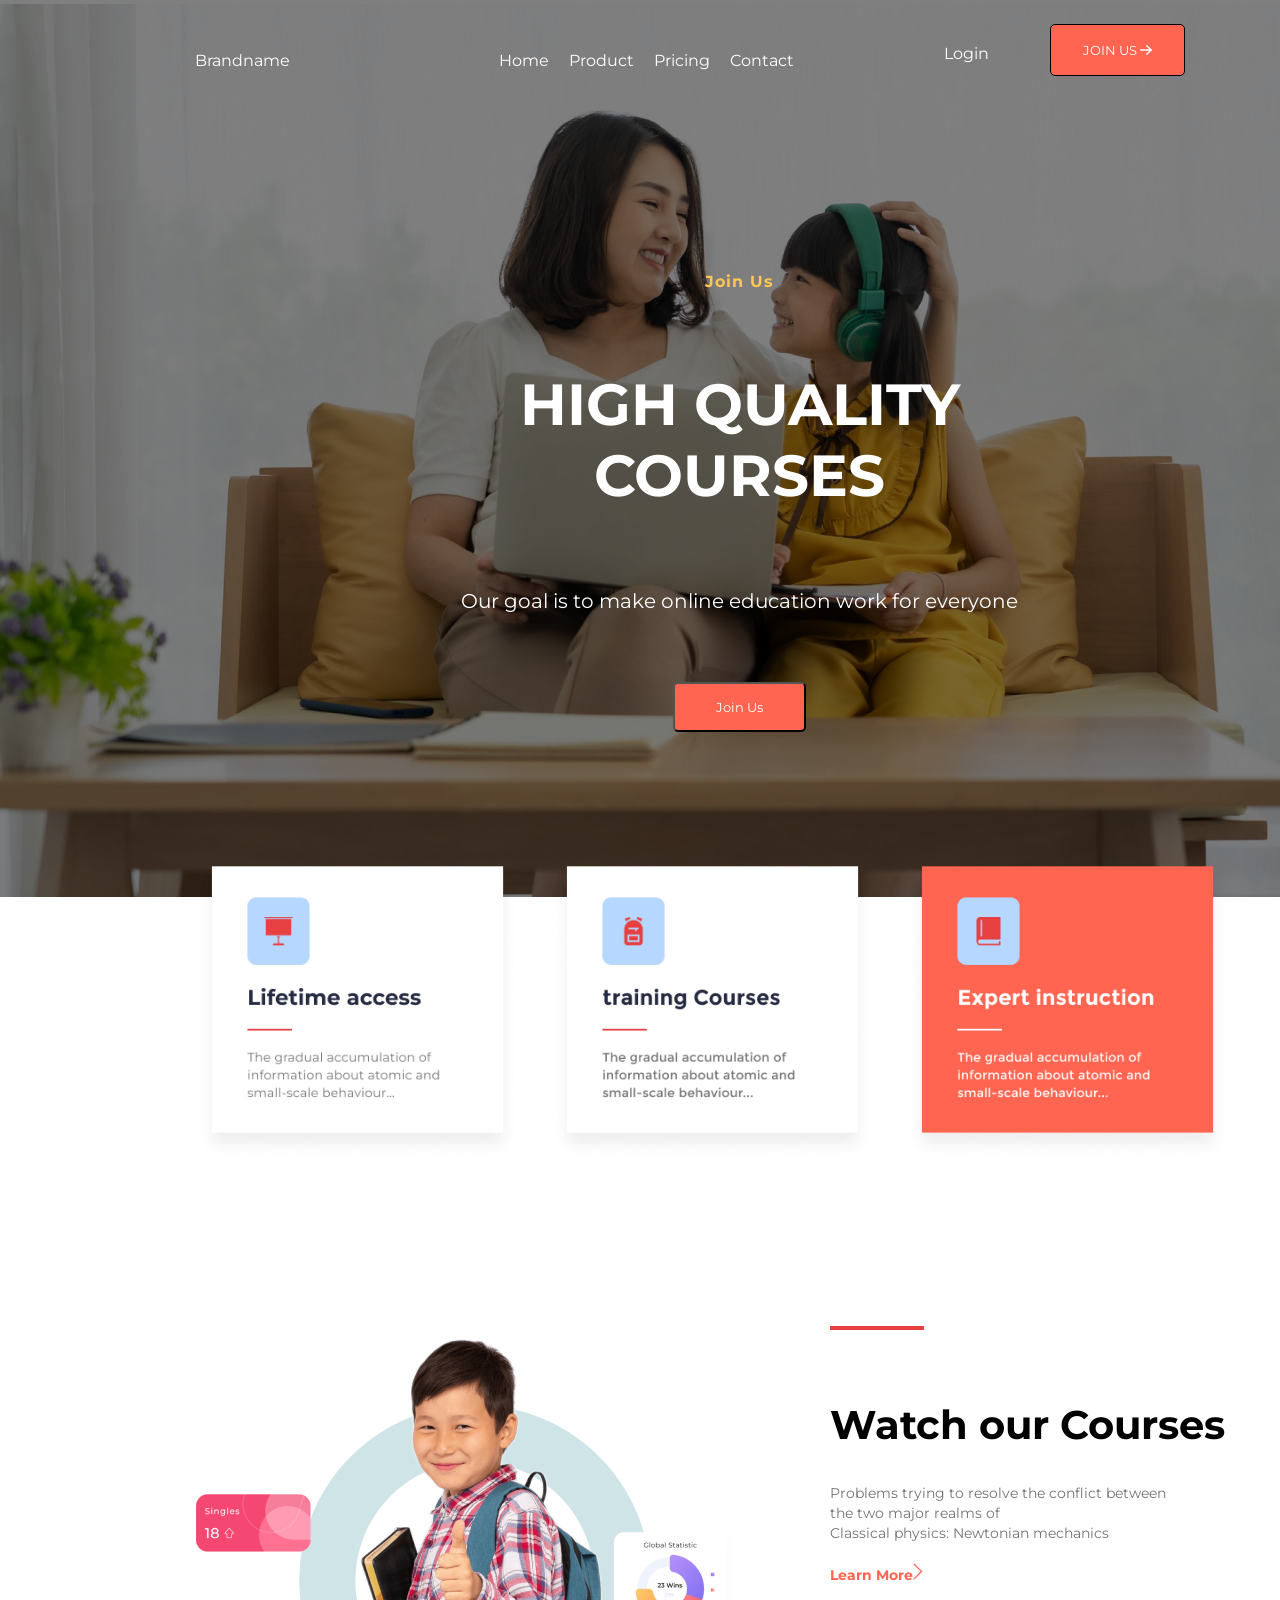
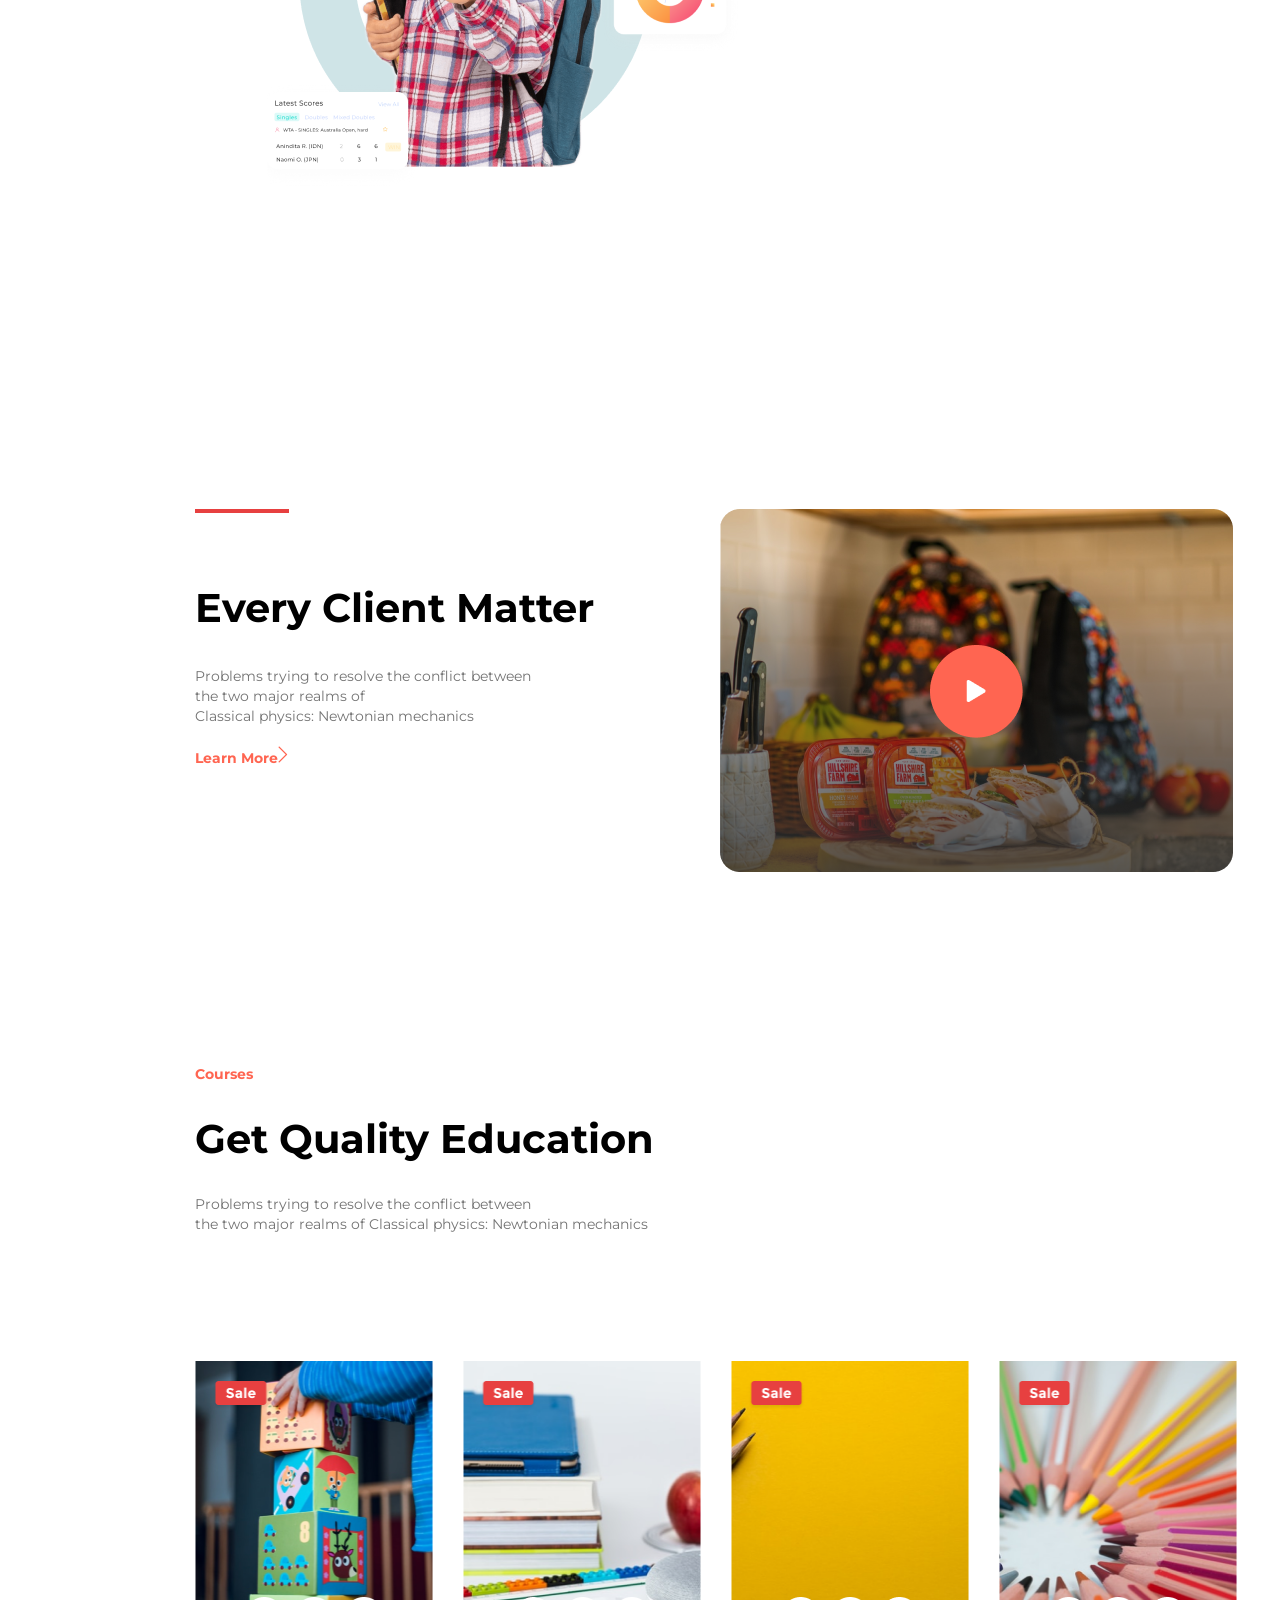
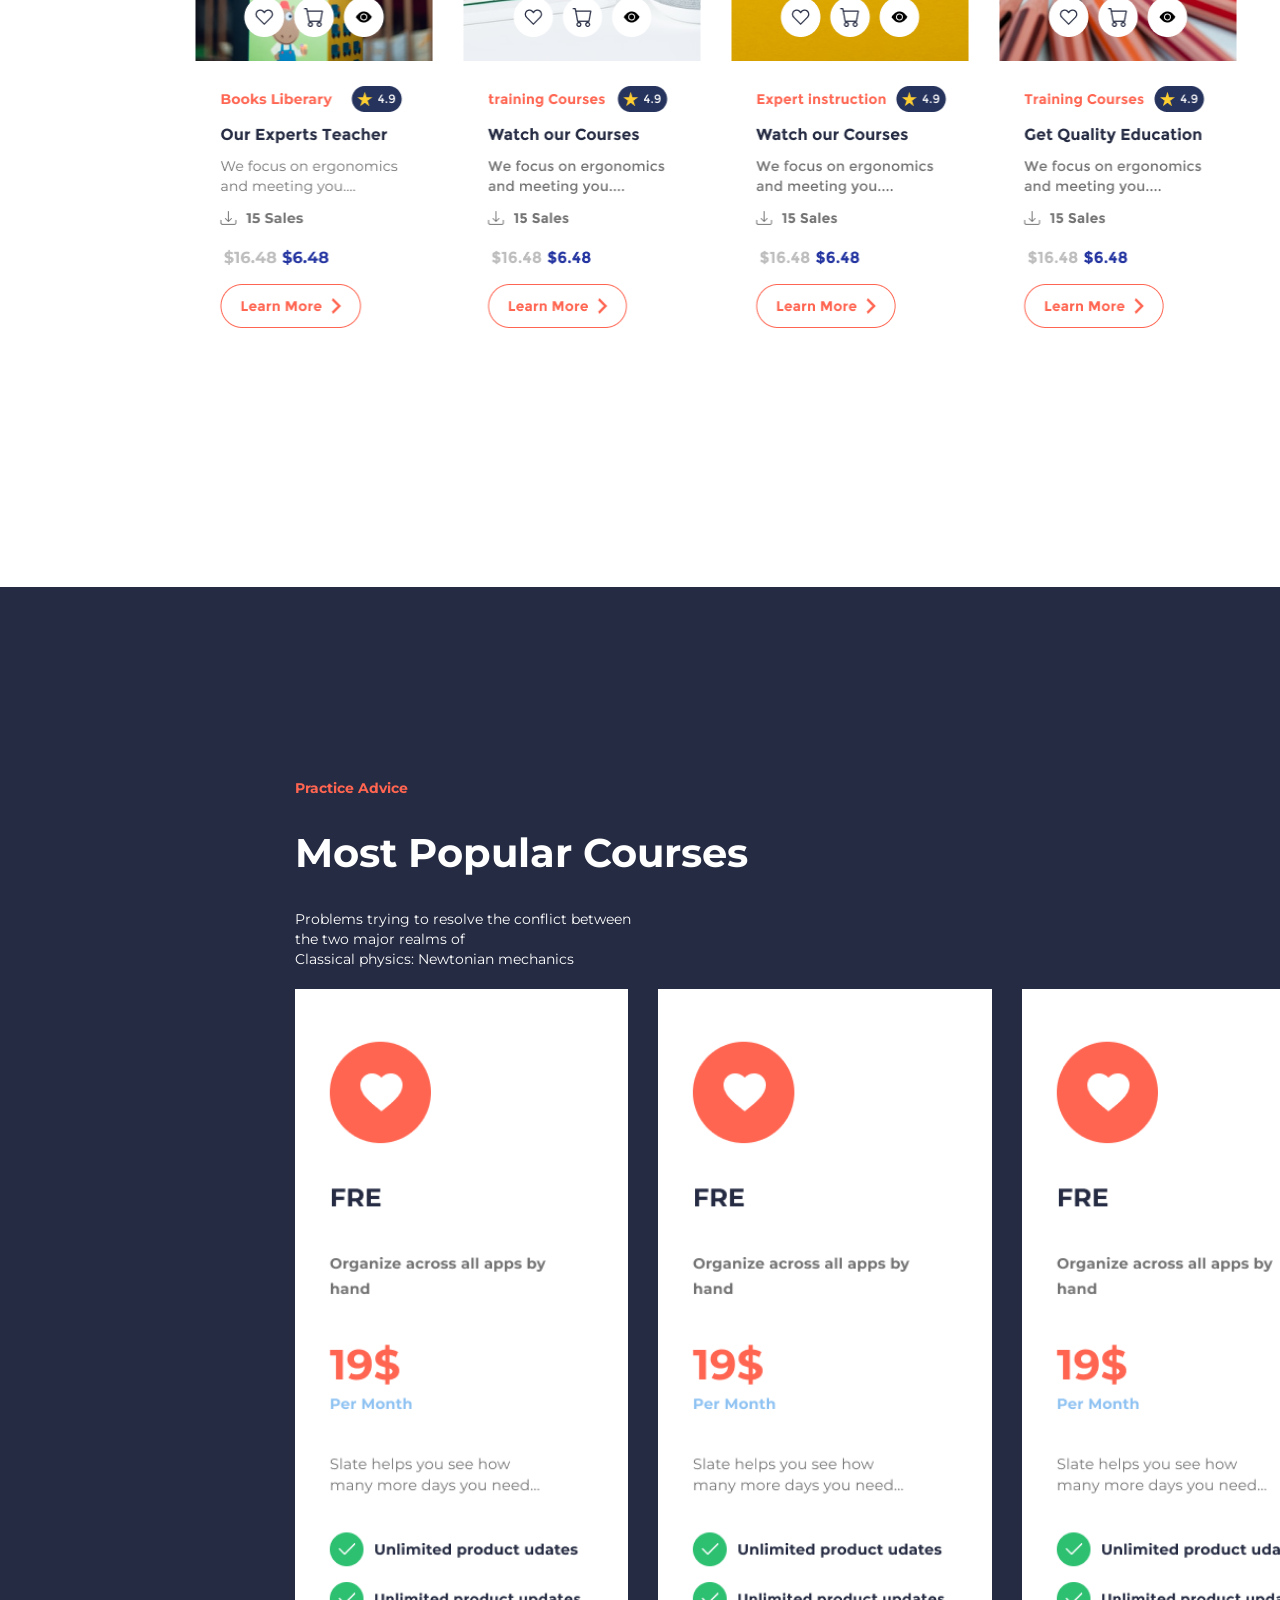
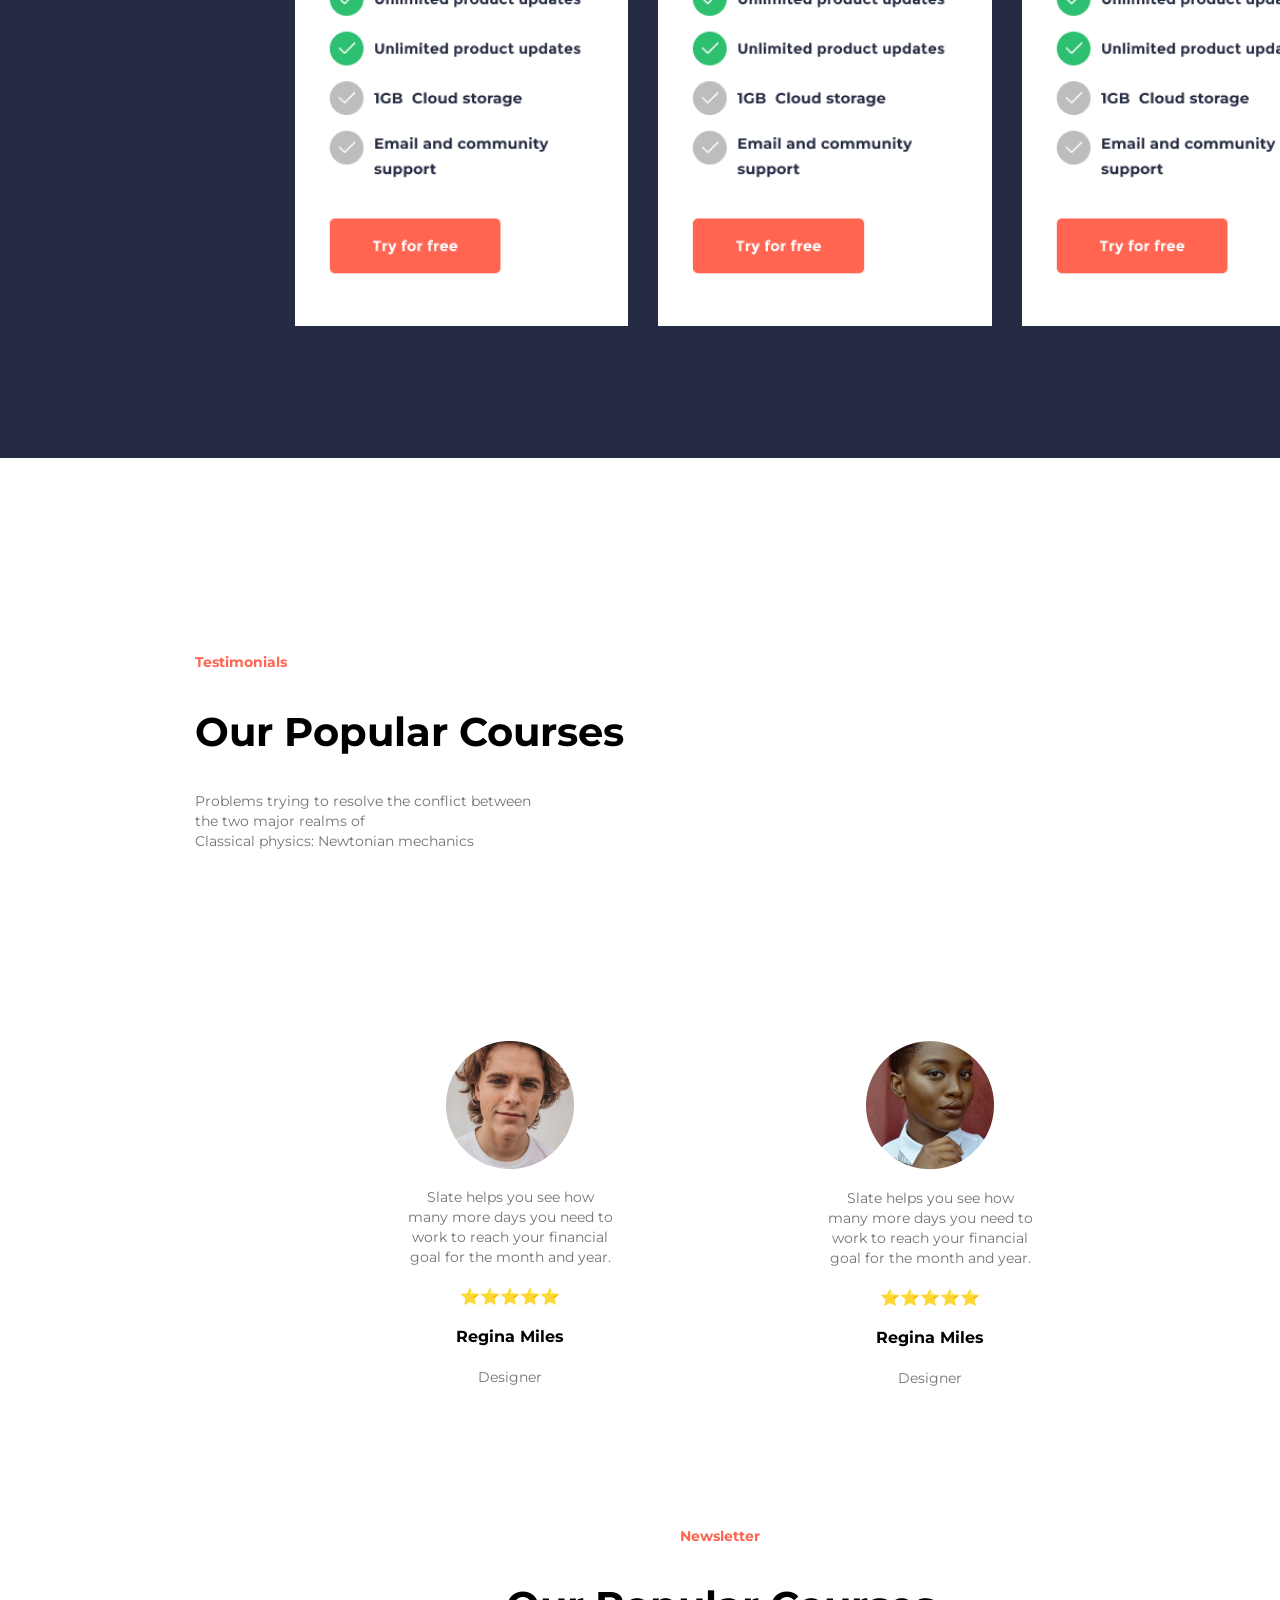
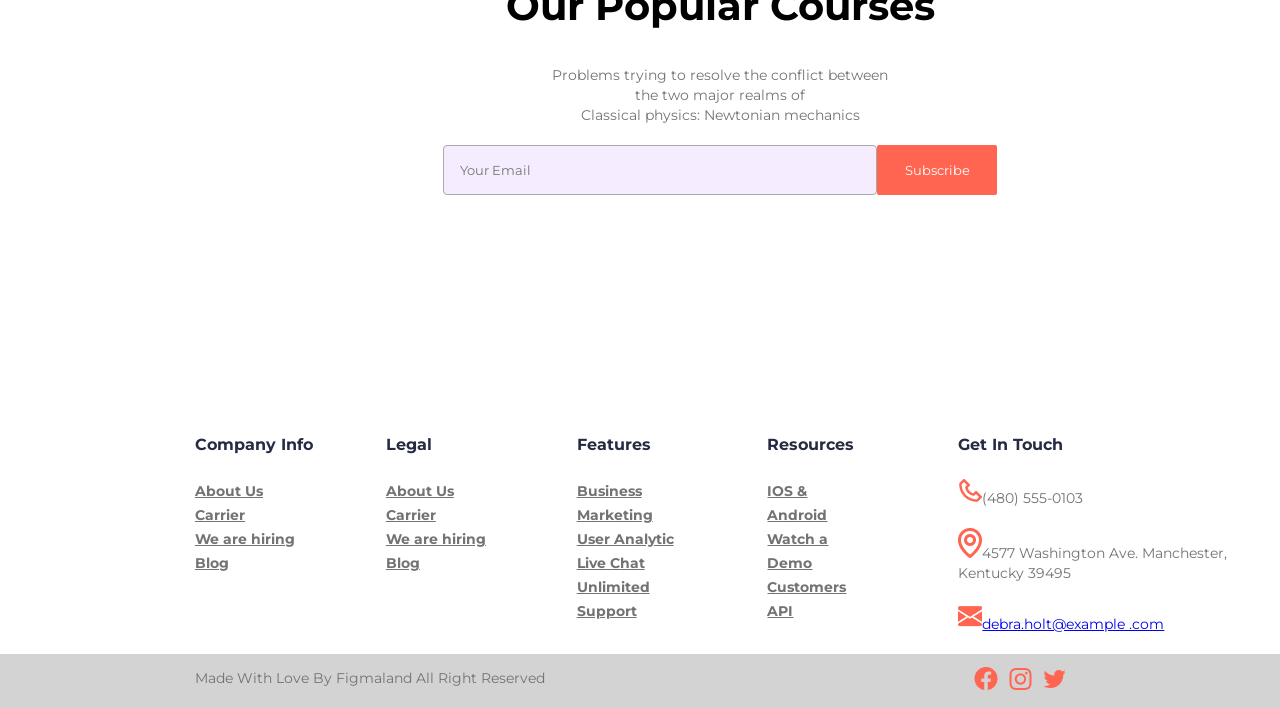
==== schoolheart.html @ 305c8438 "Initial design complete." ====
<!DOCTYPE html>
<html lang="en">
<head>
    <meta charset="UTF-8">
    <meta name="viewport" content="width=device-width, initial-scale=1.0">
    <meta http-equiv="X-UA-Compatible" content="ie=edge">
    <link rel="stylesheet" href="style.css">
    <meta http-equiv="X-UA-Compatible" content="ie=edge">
    <title>School Heart</title>
    <link rel="preconnect" href="https://fonts.googleapis.com">
    <link rel="preconnect" href="https://fonts.gstatic.com" crossorigin>
    <link href="https://fonts.googleapis.com/css2?family=Montserrat:ital,wght@0,100..900;1,100..900&display=swap" rel="stylesheet">
</head>
<body>
 <header class="header">
     <nav class="navbar">
         <div class="logo">Brandname</div>
         <ul class="nav-links">
             <li><a href="#">Home</a></li>
             <li><a href="#">Product</a></li>
             <li><a href="#">Pricing</a></li>
             <li><a href="#">Contact</a></li>
         </ul>
         <div class="nav-button">
             <button class="login">Login</button>
             <button class="join-button">JOIN US<i class="join-arrow">
                     <img src="joinvector.png" alt="Forward Arrow"></i></button>
         </div>
     </nav>

     <section class="container">
         <main class="main-content">
             <h5>Join Us</h5>
             <h1>HIGH QUALITY<br> COURSES</h1>
             <h4>Our goal is to make online education work for everyone</h4>
             <button class="button">Join Us</button>
         </main>
         <div class="col-card">
             <img src="card1.png" alt="lifetime access">
             <img src="card2.png" alt="training courses">
             <img src="card3.png" alt="expert instruction">
         </div>
     </section>
 </header>
<section class="courses-container">
    <div class="our-courses">
      <img src="student.png" alt="student">
    </div>
    <div class="text-section">
        <hr class="bold-line">
        <h2>Watch our Courses</h2>
        <p>Problems trying to resolve the conflict between<br> the two major realms of<br> Classical physics: Newtonian
            mechanics</p>
       <a href="#" class="learn-more">Learn More<i class="next-arrow"><img src="icon%20arrow-next.png"></i></a>
    </div>
</section>

<section class="clients-container">
    <div class="client-text-section">
        <hr class="bold-line">
        <h2>Every Client Matter</h2>
        <p>Problems trying to resolve the conflict between<br> the two major realms of<br> Classical physics: Newtonian
            mechanics</p>
        <a href="#" class="learn-more">Learn More<i class="next-arrow"><img src="icon%20arrow-next.png"></i></a>
    </div>
    <div class="client-matter">
      <img src="card6.png" alt="Client-matter">
    </div>
</section>

<section class="quality-container">
    <div class="get-text-section">
        <h6>Courses</h6>
        <h2>Get Quality Education</h2>
        <p>Problems trying to resolve the conflict between<br> the two major realms of Classical physics: Newtonian
            mechanics</p>
    </div>
    <div class="quality-cards">
        <img src="Product card1.png" alt="card1" style="width: 238px; height: 602px;">
        <img src="Product card2.png" alt="card2" style="width: 238px; height: 602px;">
        <img src="Product card3.png" alt="card3" style="width: 238px; height: 602px;">
        <img src="col-md-4.png" alt="card4" style="width: 238px; height: 602px;">
    </div>
</section>
<section class="popular-courses">
    <div class="practice-section">
   <div class="popular-section">
       <h6>Practice Advice</h6>
       <h2>Most Popular Courses</h2>
       <p>Problems trying to resolve the conflict between<br> the two major realms of<br> Classical physics: Newtonian
           mechanics</p>
   </div>
    <div class="popular-cards">
        <img src="popular%20card.png" alt="popular course card">
        <img src="popular%20card.png" alt="popular course card">
        <img src="popular%20card.png" alt="popular course card">
    </div>
    </div>
</section>
<section class="testimonials-container">
    <div class="testimonials">
     <div class="testimonial-section">
         <h6>Testimonials</h6>
         <h2>Our Popular Courses</h2>
         <p>Problems trying to resolve the conflict between<br> the two major realms of<br> Classical physics: Newtonian
             mechanics</p>
     </div>
    <div class="designer">
            <div class="testimonials-designer">
                <img src="circle sec-.png" alt="designer">
                <p>Slate helps you see how many more days you need to work to reach your financial goal for the month and
                    year.</p>
                <div class="rating">⭐⭐⭐⭐⭐</div>
                <h4>Regina Miles</h4>
                <p>Designer</p>
            </div>
            <div class="testimonials-designer">
                <img src="circle%20sec2.png" alt="designer">
                <p>Slate helps you see how many more days you need to work to reach your financial goal for the month and
                    year.</p>
                <div class="rating">⭐⭐⭐⭐⭐</div>
                <h4>Regina Miles</h4>
                <p>Designer</p>
            </div>
    </div>
    </div>
</section>
<section class="newsletter-container">
    <div class="newsletter-section">
        <h6>Newsletter</h6>
        <h2>Our Popular Courses</h2>
        <p>Problems trying to resolve the conflict between<br> the two major realms of<br> Classical physics: Newtonian
            mechanics</p>
        <form>
           <input type="email" name="email" placeholder="Your Email">
            <input type="submit" value="Subscribe">
        </form>
    </div>
</section>
<footer class="footer">
    <section class="main-footer">
        <div class="main-items">
           <h4 class="main-title">Company Info</h4>
            <ul>
                <li><a href="#">About Us</a></li>
                <li><a href="#">Carrier</a></li>
                <li><a href="#">We are hiring</a></li>
                <li><a href="#">Blog</a></li>
            </ul>
        </div>

        <div class="main-items">
            <h4 class="main-title">Legal</h4>
            <ul>
                <li><a href="#">About Us</a></li>
                <li><a href="#">Carrier</a></li>
                <li><a href="#">We are hiring</a></li>
                <li><a href="#">Blog</a></li>
            </ul>
        </div>

        <div class="main-items">
            <h4 class="main-title">Features</h4>
            <ul>
                <li><a href="#">Business Marketing</a></li>
                <li><a href="#">User Analytic</a></li>
                <li><a href="#">Live Chat</a></li>
                <li><a href="#">Unlimited Support</a></li>
            </ul>
        </div>

        <div class="main-items">
            <h4 class="main-title">Resources</h4>
            <ul>
                <li><a href="#">IOS & Android</a></li>
                <li><a href="#">Watch a Demo</a></li>
                <li><a href="#">Customers</a></li>
                <li><a href="#">API</a></li>
            </ul>
        </div>

        <div class="main-items">
            <h4 class="main-title">Get In Touch</h4>
            <p><i class="icons"><img src="bx-phone.png" alt="phone" ></i>(480) 555-0103</p>
            <p><i class="icons"><img src="bx-map.png" alt="map"></i>4577 Washington Ave. Manchester,<br> Kentucky
                39495</p>
            <p><i class="icons"><img src="send-alt.png" alt="Alerts"></i><a href="#">debra.holt@example
                .com</a></p>
        </div>
    </section>
    <section class="footer-social">
         <div class="creator">
            <p>Made With Love By Figmaland All Right Reserved</p>
         </div>
        <div class="social-icons">
            <a href="#"><i class="fab fa-facebook"><img src="facebook%20sec-.png"></i></a>
            <a href="#"><i class="fab fa-instagram"><img src="instagram-outlined.png"></i></a>
            <a href="#"><i class="fab fa-twitter"><img src="twitter-outlined.png"></i></a>
        </div>
    </section>
</footer>
</body>
</html>
---- style.css ----
/*:root{*/
/*    dark-color: #E74040;*/
/*    white: #FFFFFF;*/
/*    faded-color: #B6D7FF;*/
/*    light-gray: #737373;*/
/*    dark-blue: #252B42;*/
/*    orange: #FFC652;*/
/*    light-color: #FF6551;*/
/*}*/
body{
   margin: 0 auto;
    background-image: url('background.png');
    background-size: cover;
    background-repeat: no-repeat;
    max-height: 897px;
}
*:before, *:after{
    box-sizing: border-box;
}
body *{
    font-family: "Montserrat", sans-serif;
}
.header{
    margin: 0 auto;
    max-width: 1440px;
   height: 1166px;
    overflow-y: hidden;
    overflow-x: hidden;
}
.navbar{
    display: flex;
    width: 1322px;
    /*width: 82.625em;*/
    height: 91px;
    margin-left: 59px;
    margin-right: 59px;
    align-items: center;
    justify-content: flex-start;
}
.logo{
    position: relative;
    color:  #FFFFFF;
    width: 264px;
    height: 58px;
    padding-top: 30px;
    padding-left: 136px;
    display: flex;
    align-items: center;
}
.nav-links{
    display: flex;
    justify-content: center;
    align-items: center;
    padding-top: 30px;
    list-style: none;
    color: white;
}
.nav-links li{
    margin-right: 20px;
}
.nav-links li a{
    color: white;
    text-decoration: none;
}
.nav-button{
    display: flex;
    margin-left: 100px;
    /*width: 815px;*/
    height: 58px;
    padding-top: 15px;
    gap: 41px;
}
.login{
    background: transparent;
    color: white;
    border: none;
    margin-left: 10px;
    padding: 10px 20px;
    font-size: 16px;
    cursor: pointer;
}
.join-button{
    width: 135px;
    height: 52px;
    border: 1px solid black;
    border-radius: 5px;
    background-color: #FF6551;
    color: #FFFFFF;
    padding: 12px 15px;
}
.join-arrow{
    width: 12px;
    height: 10px;
    color: #FFFFFF;
}
.container{
    max-width: 1050px;
    height: 1006px;
    margin-left: 195px;
    margin-top: 104px;
    padding-bottom: 80px;
    gap: 40px;
    overflow: hidden;
}
.main-content{
    position: relative;
    display: flex;
    flex-direction: column;
    justify-content: center;
    align-items: center;
    text-align: center;
    width: 699px;
    margin-left: 195px;
    margin-right: 195px;
    height: 466px;
    padding-top: 80px;
    padding-bottom: 80px;
    /*gap: 40px;*/
}
.main-content h5{
    color: #FFC652;
    font-size: 16px;
    line-height: 24px;
    font-weight: 700;
    letter-spacing: 1px;
}
.main-content h1{
    color: #FFFFFF;
    font-size: 58px;
    /*line-height: 80px;*/
    letter-spacing: 0;
}
.main-content h4{
    font-size: 20px;
    line-height: 30px;
    font-weight: 400;
    letter-spacing: 0;
    color: #FFFFFF;
}
.button {
    margin-top: 40px;
    margin-bottom: 40px;
    width: 133px;
    height: 52px;
    border-radius: 5px;
    background-color: #FF6551;
    color: #FFFFFF;
    padding: 15px 40px;
}
.col-card{
    display: flex;
    gap: 30px;
    padding-top: 40px;
    width: 1050px;
    height: 300px;
}
.courses-container{
    display: flex;
    justify-content: flex-start;
    max-width: 1440px;
    height: 783px;
    margin: 0 auto;
    /*margin-left: 195px;*/
    /*margin-right: 195px;*/
    align-items: center;
}
.our-courses{
    margin-left: 195px;
    width: 525px;
    height: 463px;
}
.text-section {
    width: 525px;
    height: 463px;
    padding-top: 108px;
    padding-bottom: 108px;
    padding-left: 110px;
}
.bold-line{
    border: none;
    border-top: 4px solid #E74040;
    width: 94px;
    height: 7px;
    margin: 0;
    /*padding-top: 120px;*/
    padding-bottom: 30px;
}
h2 {
    font-size: 40px;
    font-weight: 700;
    line-height: 50px;
    /*letter-spacing: 0.2px;*/
}

p {
    font-weight: 400;
    font-size: 14px;
    /*letter-spacing: 0.2px;*/
    line-height: 20px;
    margin-bottom: 20px;
    color: #737373;
}

.learn-more {
    font-weight: 700;
    text-decoration: none;
    color: #FF6551;
    font-size: 14px;
    line-height: 24px;
    /*letter-spacing: 0.2px;*/
}
.arrow-next{
    gap: 10px;
    width: 9px;
    height: 16px;
}
.clients-container{
    display: flex;
    justify-content: flex-start;
    max-width: 1440px;
    height: 683px;
    margin: 0 auto;
    /*margin-left: 195px;*/
    /*margin-right: 195px;*/
    align-items: center;
}
.client-text-section{
    margin-left: 195px;
    width: 525px;
    height: 363px;
    padding-top: 108px;
    padding-bottom: 108px;
    /*padding-left: 110px;*/
}
.client-matter{
    width: 525px;
    height: 363px;
}
.quality-container{
    justify-content: flex-start;
    max-width: 1440px;
    height: 1122px;
    margin: 0 auto;
    align-items: center;
}
.get-text-section{
    margin-left: 195px;
    width: 691px;
    height: 184px;
}
.get-text-section h6{
    font-size: 14px;
    font-weight: 700;
    /*letter-spacing: 0.2px;*/
    color:  #FF6551;
}
.get-text-section h2{
    font-size: 40px;
    font-weight: 700;
    line-height: 45px;
    /*letter-spacing: 0.2px;*/
}
.get-text-section p{
    font-size: 14px;
    font-weight: 400;
    line-height: 20px;
    /*letter-spacing: 0.2px;*/
}
.quality-cards{
    margin-left: 195px;
    width: 1050px;
    height: 602px;
    margin-top: 112px;
    margin-bottom: 112px;
    display:flex;
    gap: 30px;
}
.popular-courses{
    height: 1471px;
    background-color: #252B42;
    margin: 0;
    overflow-x: hidden;
    overflow-y: hidden;
}
.practice-section{
    width: 1050px;
    height: 1471px;
    margin: 0 295px;
    padding-top: 160px;
    gap: 80px;
}
.popular-section{
    width: 691px;
}
.popular-section h6{
    font-size: 14px;
    font-weight: 700;
    /*letter-spacing: 0.2px;*/
    color:  #FF6551;
}
.popular-section h2{
    font-size: 40px;
    font-weight: 700;
    line-height: 45px;
    /*letter-spacing: 0.2px;*/
    color: #FFFFFF;
}
.popular-section p{
    font-size: 14px;
    font-weight: 400;
    line-height: 20px;
    /*letter-spacing: 0.2px;*/
    color: #FFFFFF;
}
.popular-cards{
    width: 1050px;
    height: 937px;
    display: flex;
    gap: 30px;
}
.testimonials-container{
    max-width: 1440px;
    height: 928px;
    margin: 0 auto;
}
.testimonials{
    width: 1050px;
    height: 728px;
    margin: 0 195px;
    padding-top: 160px;
    padding-bottom: 160px;
    gap: 95px;
}
.testimonial-section{
    width: 691px;
    /*height: 134px;*/
    margin-bottom: 95px;
}
.testimonial-section h6{
    font-size: 14px;
    font-weight: 700;
    line-height: 24px;
    /*letter-spacing: 0.2px;*/
    text-align: left;
    color:  #FF6551;
}
.testimonial-section h2{
    font-size: 40px;
    font-weight: 700;
    line-height: 50px;
    /*letter-spacing: 0.2px;*/
    text-align: left;
}
.testimonial-section p{
    font-size: 14px;
    font-weight: 400;
    line-height: 20px;
    /*letter-spacing: 0.2px;*/
    text-align: left;
    color: #737373;
}
.designer {
    display: flex;
    justify-content: space-evenly;
    margin-top: 85px;
    width: 1050px;
    height: 378px;
    padding-top: 95px;
}
.testimonials-designer {

    width: 20%;
    justify-content: center;
    text-align: center;
}
.newsletter-container{
    max-width: 1440px;
    height: 594px;
    margin: 0 auto;
}
.newsletter-section{
    width: 1050px;
    height: 492px;
    margin-left: 195px;
    gap: 80px;
    align-items: center;
    justify-content: center;
    text-align: center;
}
.newsletter-section h6{
    padding-top: 106px;
    font-size: 14px;
    font-weight: 700;
    line-height: 24px;
    /*letter-spacing: 0.2px;*/
    color:  #FF6551;
}
.newsletter-section h2{
    font-size: 40px;
    font-weight: 700;
    line-height: 50px;
    /*letter-spacing: 0.2px;*/
}
.newsletter-section p{
    font-size: 14px;
    font-weight: 400;
    line-height: 20px;
    /*letter-spacing: 0.2px;*/
    color: #737373;
}
.newsletter-section form{
    display: flex;
    justify-content: center;
}
input[type="email"] {
    border: 1px solid darkgrey;
    background-color: #f5ecff;
    color: black;
    width: 400px;
    padding: 16px;
    margin-top: 0;
    border-radius: 4px;
}
input[type="submit"] {
    background-color: #FF6551;
    color: #fff;
    border-radius: 2px;
    cursor: pointer;
    width: 120px;
    border: 0;
    padding: 5px 7px;
    margin-top: 0;
}
/*.footer{*/
/*    !*width: 1440px;*!*/
/*    !*height: 346px;*!*/
/*    !*margin: 0 auto;*!*/
/*}*/
.main-footer{
    display: grid;
    grid-template-columns: 1fr 1fr 1fr 1fr 2fr;
    margin: 0 auto;
    padding-left: 195px;
    gap: 30px;
}
.main-title{
    font-size: 16px;
    font-weight: 700;
    line-height: 24px;
    /*letter-spacing: 0.1px;*/
    text-align: left;
    color: #252B42;
}
.main-items ul {
    width: 102px;
    height: 126px;
    padding-left: 0;
}
.main-items li{
    list-style: none;
    font-size: 14px;
    font-weight: 700;
    line-height: 24px;
    /*letter-spacing: 0.2px;*/
    color: #737373;
}
.main-items li a {
    list-style: none;
    font-size: 14px;
    font-weight: 700;
    line-height: 24px;
    /*letter-spacing: 0.2px;*/
    color: #737373;
}
.footer-social{
    display: flex;
    padding-left: 195px;
    background-color: lightgray;
    color: #737373;
}
.footer-social .creator{
    width: 600px;
    color: #737373;
}
.footer-social .social-icons {
    width: 450px;
    text-align: right;
    display: flex;
    justify-content: center;
    align-items: center;
    gap: 10px;
}
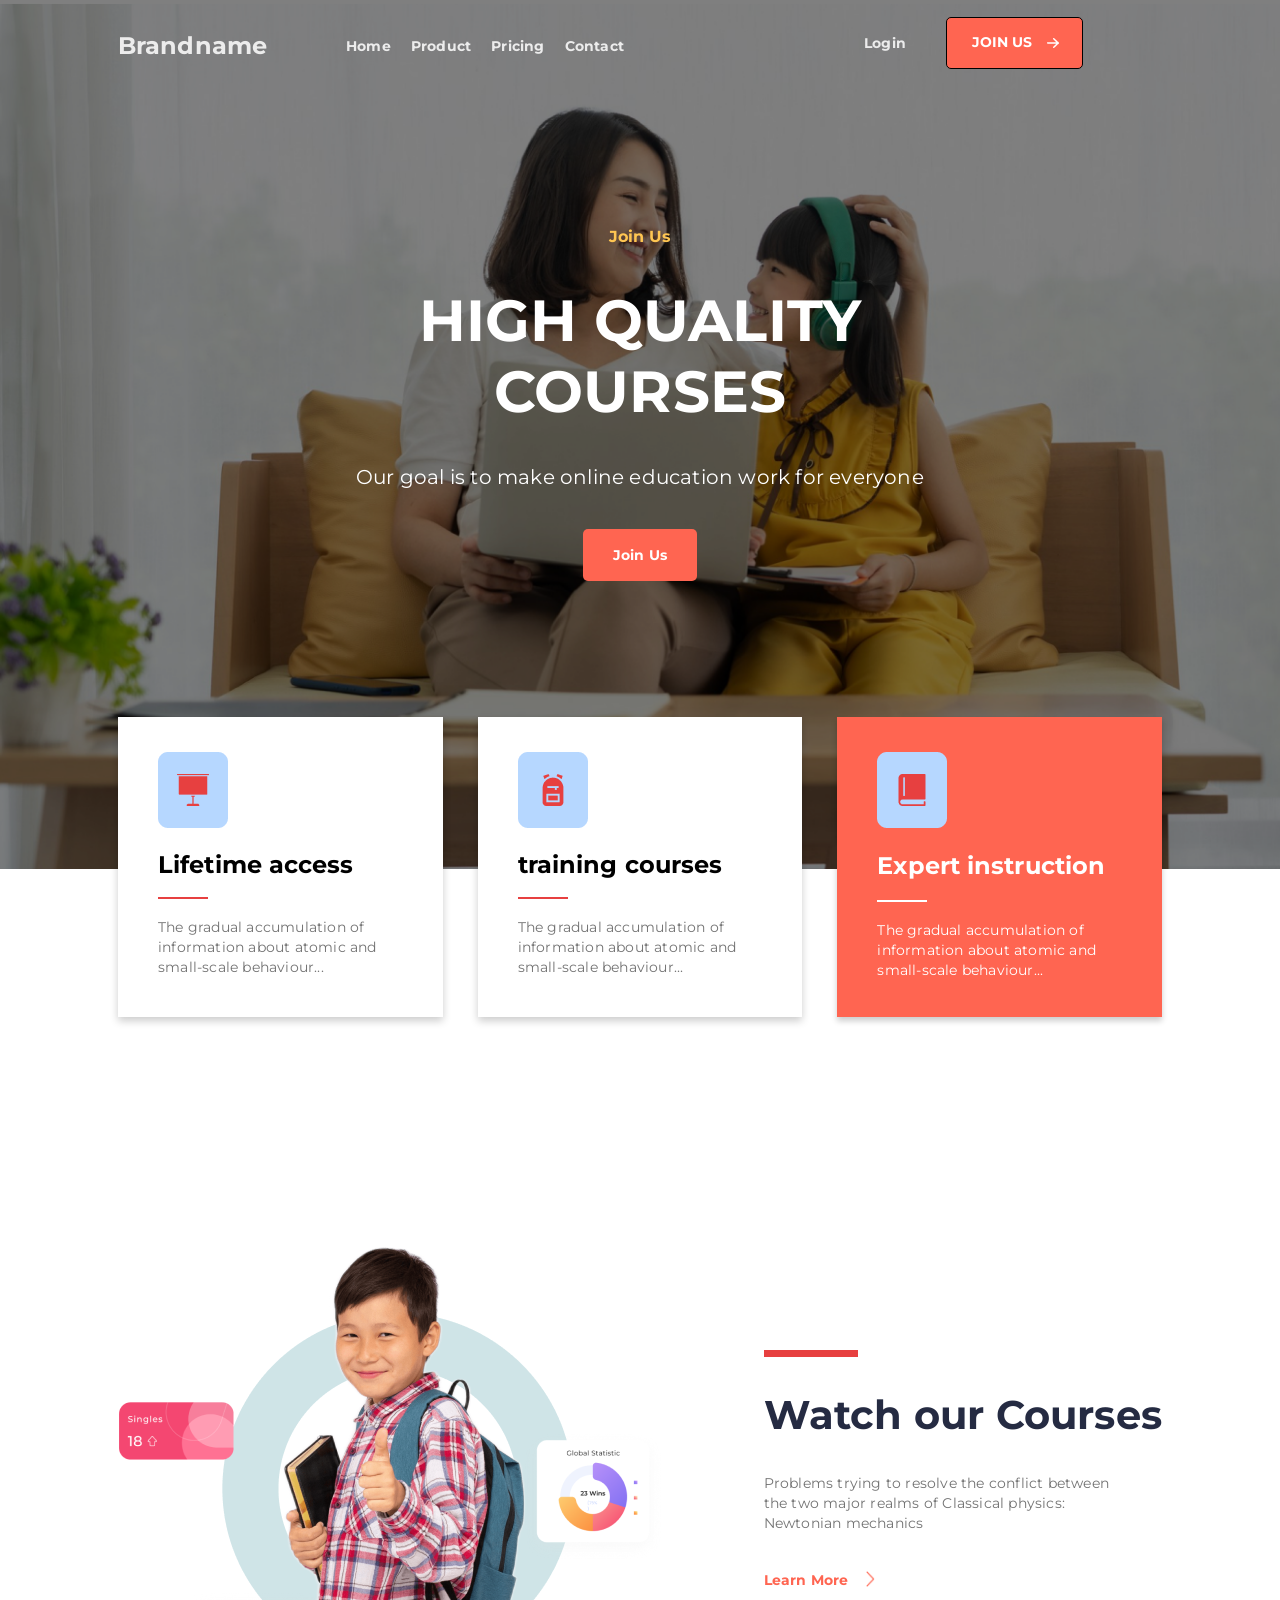
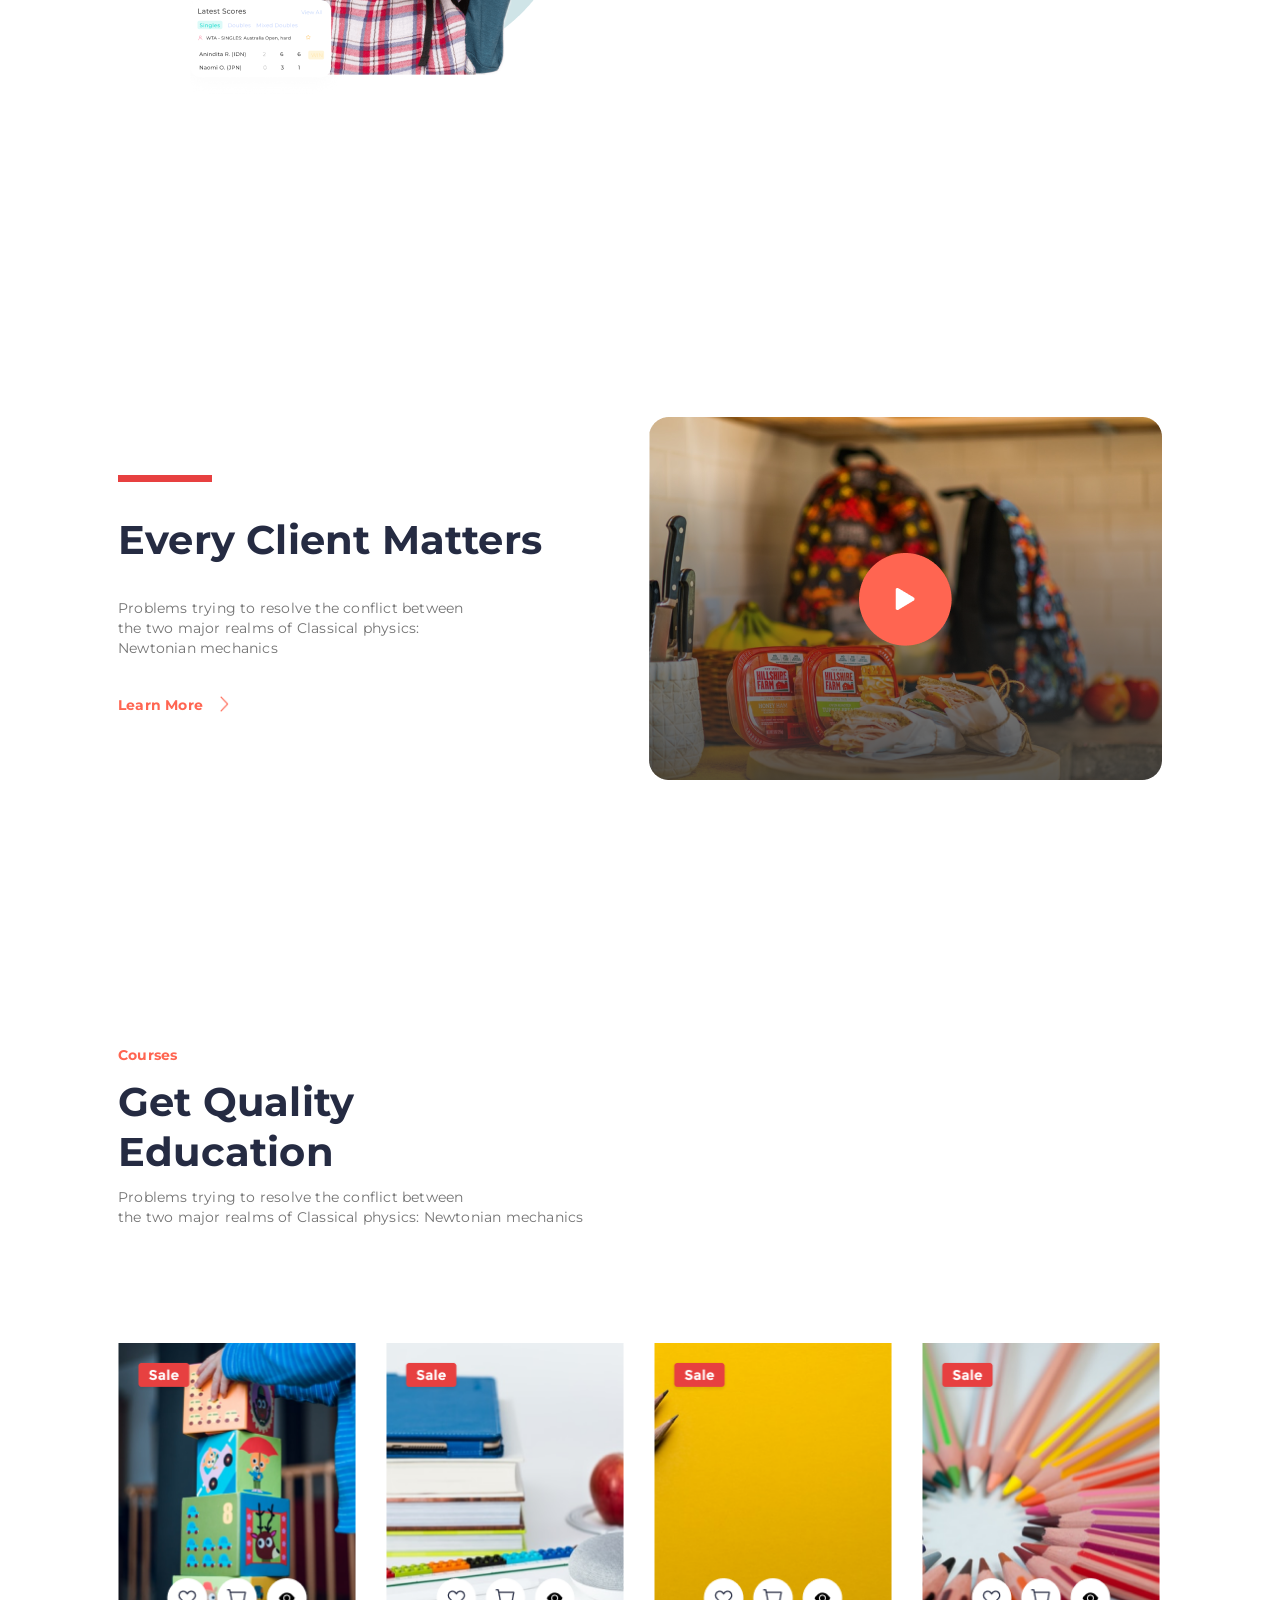
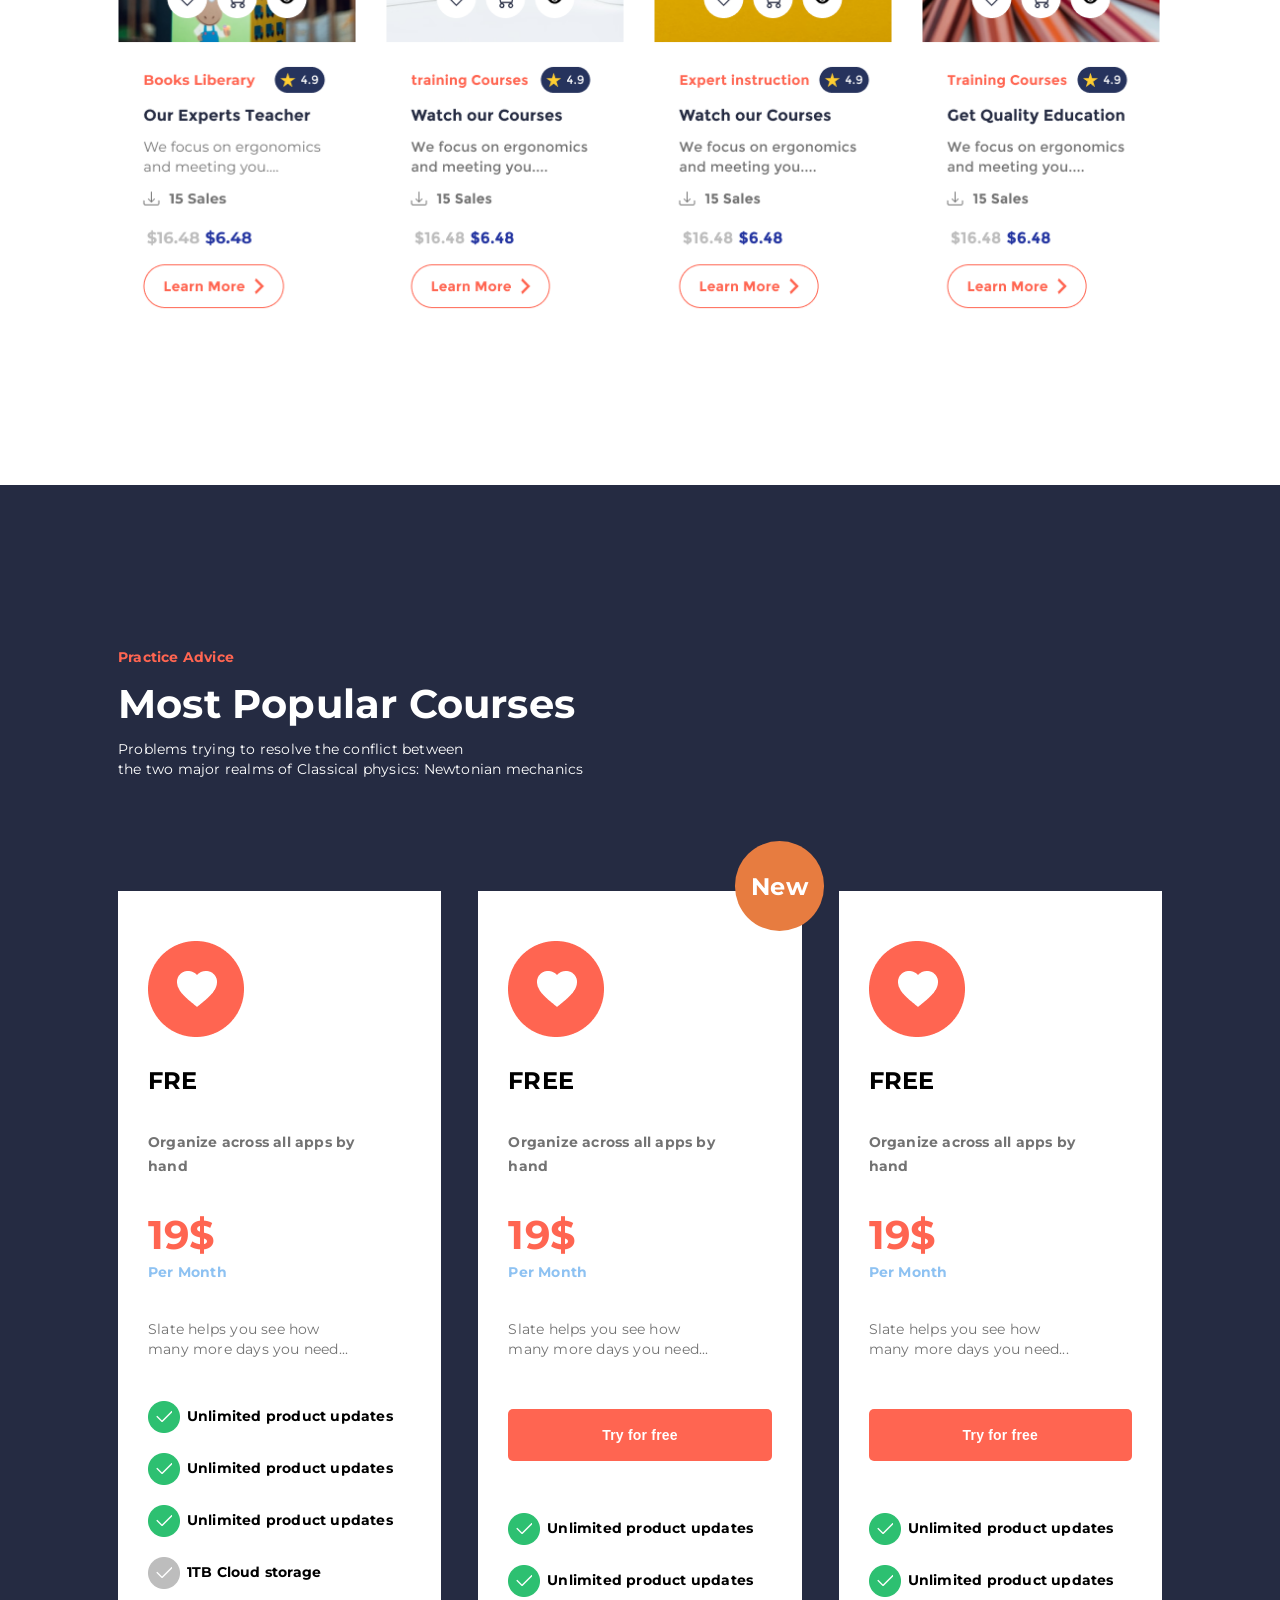
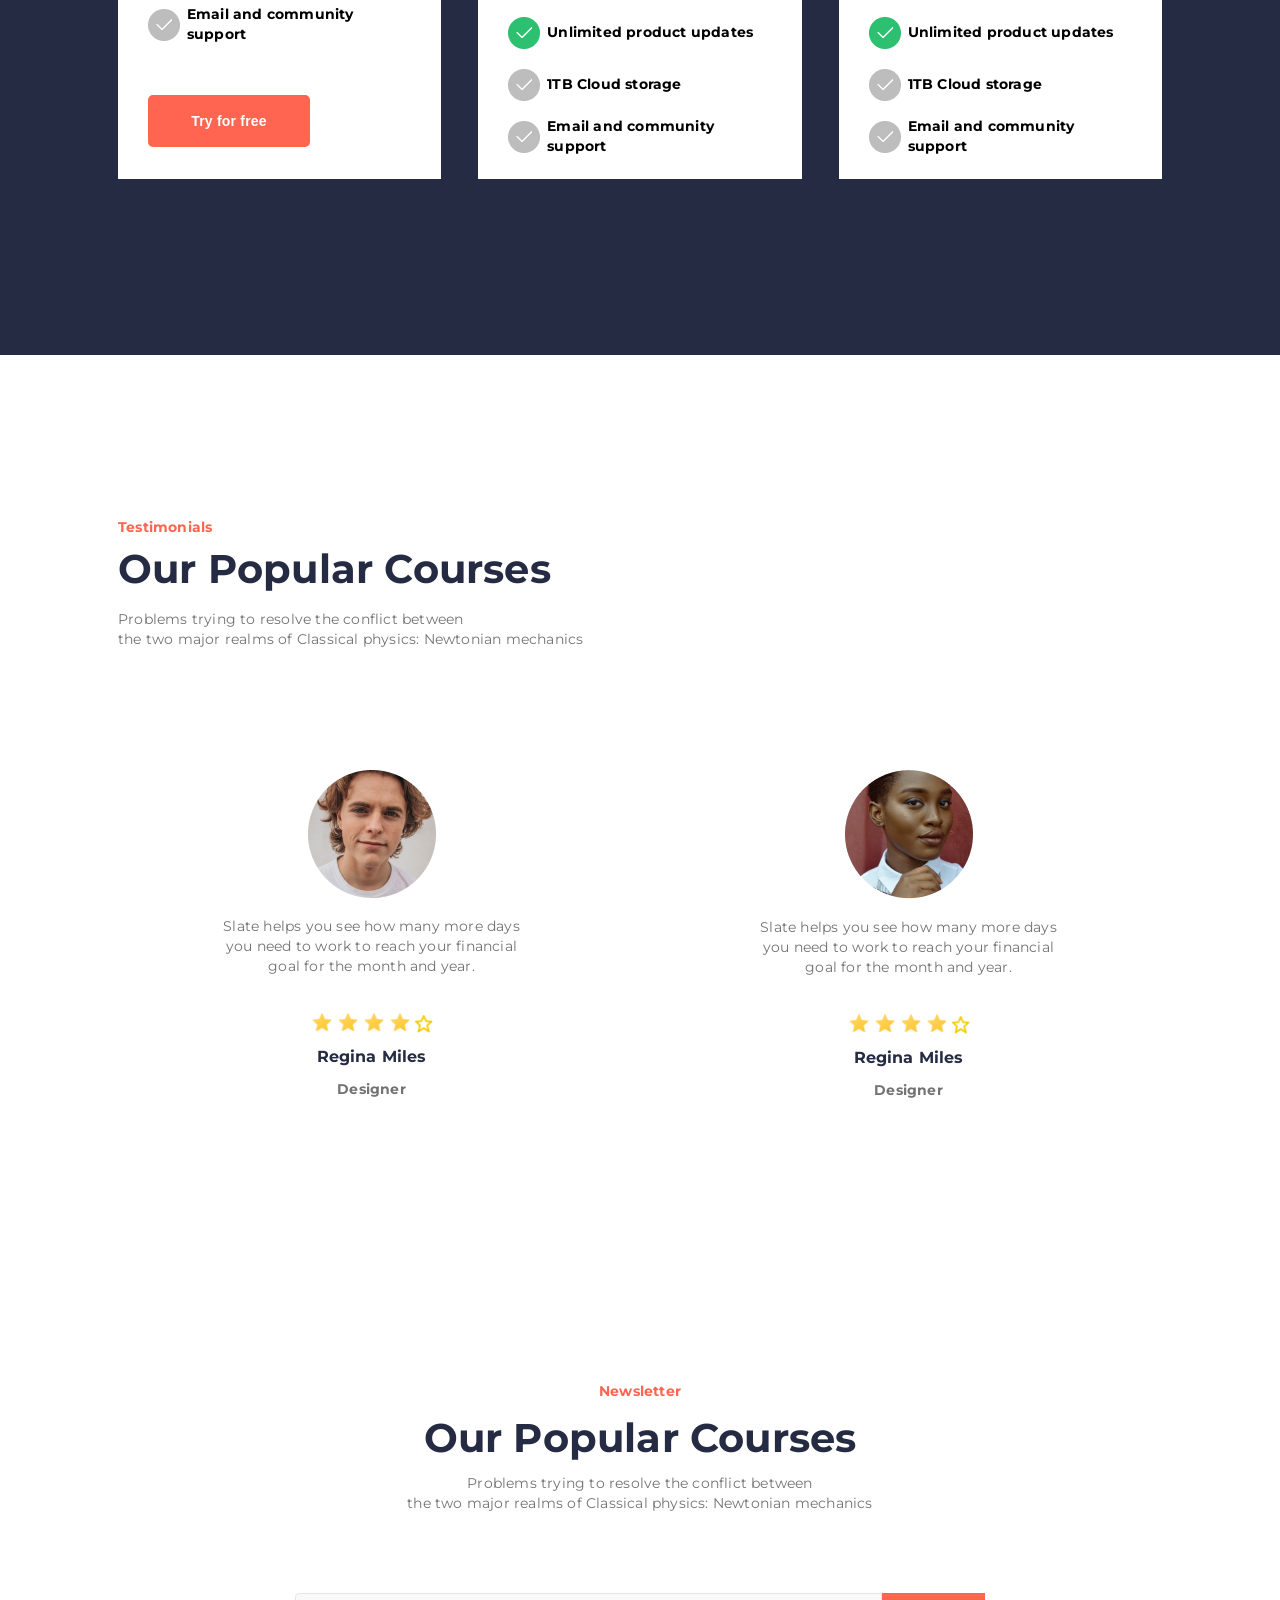
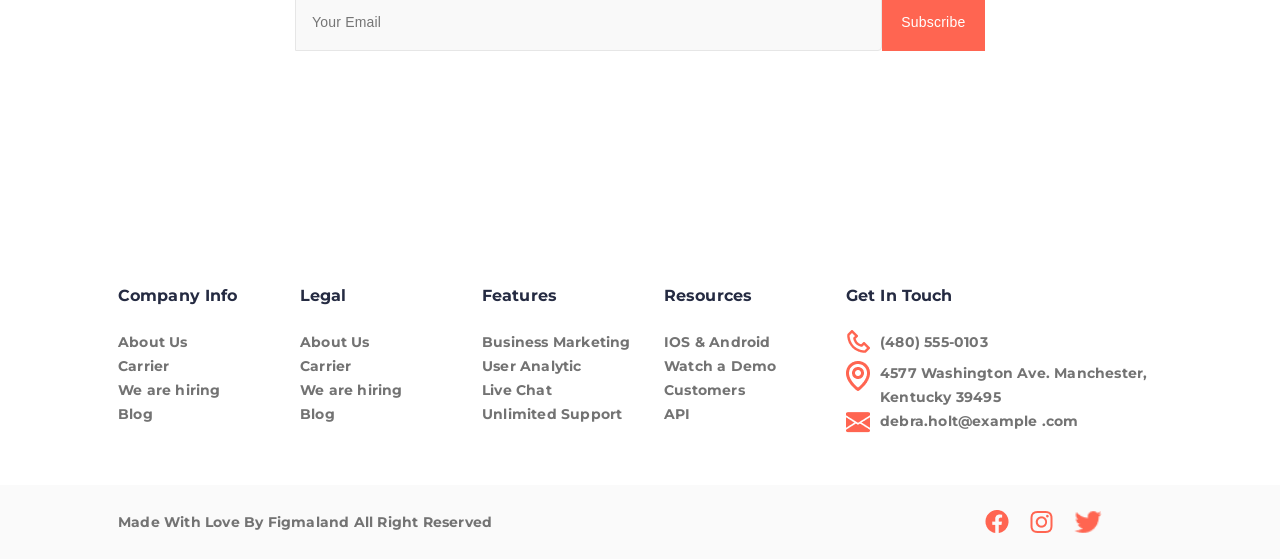
==== commit 7e0af34f: "Modified design." ====
--- a/schoolheart.html
+++ b/schoolheart.html
@@ -2,7 +2,7 @@
 <html lang="en">
 <head>
     <meta charset="UTF-8">
-    <meta name="viewport" content="width=device-width, initial-scale=1.0">
+    <meta name="viewport" content="width=device-width, initial-scale=1">
     <meta http-equiv="X-UA-Compatible" content="ie=edge">
     <link rel="stylesheet" href="style.css">
     <meta http-equiv="X-UA-Compatible" content="ie=edge">
@@ -12,135 +12,320 @@
     <link href="https://fonts.googleapis.com/css2?family=Montserrat:ital,wght@0,100..900;1,100..900&display=swap" rel="stylesheet">
 </head>
 <body>
- <header class="header">
-     <nav class="navbar">
-         <div class="logo">Brandname</div>
-         <ul class="nav-links">
-             <li><a href="#">Home</a></li>
-             <li><a href="#">Product</a></li>
-             <li><a href="#">Pricing</a></li>
-             <li><a href="#">Contact</a></li>
-         </ul>
-         <div class="nav-button">
-             <button class="login">Login</button>
-             <button class="join-button">JOIN US<i class="join-arrow">
-                     <img src="joinvector.png" alt="Forward Arrow"></i></button>
-         </div>
-     </nav>
-
-     <section class="container">
-         <main class="main-content">
-             <h5>Join Us</h5>
-             <h1>HIGH QUALITY<br> COURSES</h1>
-             <h4>Our goal is to make online education work for everyone</h4>
-             <button class="button">Join Us</button>
-         </main>
-         <div class="col-card">
-             <img src="card1.png" alt="lifetime access">
-             <img src="card2.png" alt="training courses">
-             <img src="card3.png" alt="expert instruction">
-         </div>
-     </section>
- </header>
+<header>
+    <div class="main-header">
+    <div class="container">
+        <nav>
+            <div class="logo">
+                Brandname
+            </div>
+          <div class="nav-links">
+            <ul>
+                <li>
+                    <a href="#">Home</a>
+                </li>
+
+                <li>
+                    <a href="#">Product</a>
+                </li>
+
+                <li>
+                    <a href="#">Pricing</a>
+                </li>
+
+                <li>
+                    <a href="#">Contact</a>
+                </li>
+            </ul>
+            <div class="nav-buttons">
+
+                <a href="#" class="login-btn">Login</a>
+                <a href="#" class="join-btn">JOIN US</a>
+            </div>
+          </div>
+        </nav>
+        </div>
+<!--        End of navigation bar-->
+
+        <div class="header-container">
+
+            <div class="main-content">
+                <h5>Join Us</h5>
+                <h1>HIGH QUALITY<br> COURSES</h1>
+                <h4>Our goal is to make online education work for everyone</h4>
+                <a href="#" class="join-us-btn">Join Us</a>
+            </div>
+
+            <div class="col-card">
+                <div class="card-container">
+                   <img src="col-card1.png" alt="card1">
+                    <h3>Lifetime access</h3>
+                    <hr class="bold-line">
+                    <p>The gradual accumulation of<br>
+                        information about atomic and
+                        small-scale behaviour...</p>
+                </div>
+
+                <div class="card-container">
+                    <img src="col-card2.png" alt="card2">
+                    <h3>training courses</h3>
+                    <hr class="bold-line">
+                    <p>The gradual accumulation of<br>
+                        information about atomic and
+                        small-scale behaviour...</p>
+                </div>
+
+                <div class="card-container2">
+                    <img src="col-card3.png" alt="card3">
+                    <h3>Expert instruction</h3>
+                    <hr class="bold-line">
+                    <p>The gradual accumulation of<br>
+                        information about atomic and small-scale behaviour...</p>
+                </div>
+
+            </div>
+
+        </div>
+    </div>
+    <div class="wrapper"></div>
+
+</header>
+
 <section class="courses-container">
-    <div class="our-courses">
+
+       <div class="our-courses-content">
+    <div class="left">
       <img src="student.png" alt="student">
     </div>
-    <div class="text-section">
+
+    <div class="right">
+        <div class="text-section">
         <hr class="bold-line">
         <h2>Watch our Courses</h2>
-        <p>Problems trying to resolve the conflict between<br> the two major realms of<br> Classical physics: Newtonian
+        <p>Problems trying to resolve the conflict between<br> the two major realms of Classical physics:<br> Newtonian
             mechanics</p>
-       <a href="#" class="learn-more">Learn More<i class="next-arrow"><img src="icon%20arrow-next.png"></i></a>
-    </div>
+       <a href="#" class="learn-more">Learn
+           More<i class="next-arrow"><img src="icon%20arrow-next.png" alt="next-arrow"></i></a>
+    </div>
+       </div>
+       </div>
 </section>
 
 <section class="clients-container">
-    <div class="client-text-section">
+
+    <div class="clients-content">
+
+    <div class="clients-left-section">
+
+        <div class="clients-text-section">
         <hr class="bold-line">
-        <h2>Every Client Matter</h2>
-        <p>Problems trying to resolve the conflict between<br> the two major realms of<br> Classical physics: Newtonian
+        <h2>Every Client Matters</h2>
+        <p>Problems trying to resolve the conflict between<br> the two major realms of Classical physics:<br>Newtonian
             mechanics</p>
-        <a href="#" class="learn-more">Learn More<i class="next-arrow"><img src="icon%20arrow-next.png"></i></a>
-    </div>
-    <div class="client-matter">
+        <a href="#" class="learn-more">Learn
+            More<i class="next-arrow"><img src="icon%20arrow-next.png" alt="next-arrow"></i></a>
+        </div>
+
+    </div>
+
+    <div class="client-right-section">
       <img src="card6.png" alt="Client-matter">
     </div>
+
+    </div>
 </section>
 
 <section class="quality-container">
+
+    <div class="quality-content">
+
+   <div class="quality-text-section">
     <div class="get-text-section">
         <h6>Courses</h6>
-        <h2>Get Quality Education</h2>
+        <h2>Get Quality <br>Education</h2>
         <p>Problems trying to resolve the conflict between<br> the two major realms of Classical physics: Newtonian
             mechanics</p>
     </div>
+   </div>
+
     <div class="quality-cards">
-        <img src="Product card1.png" alt="card1" style="width: 238px; height: 602px;">
-        <img src="Product card2.png" alt="card2" style="width: 238px; height: 602px;">
-        <img src="Product card3.png" alt="card3" style="width: 238px; height: 602px;">
-        <img src="col-md-4.png" alt="card4" style="width: 238px; height: 602px;">
-    </div>
-</section>
-<section class="popular-courses">
-    <div class="practice-section">
-   <div class="popular-section">
+        <img src="Product card1.png" alt="card1">
+        <img src="Product card2.png" alt="card2">
+        <img src="Product card3.png" alt="card3">
+        <img src="col-md-4.png" alt="card4">
+    </div>
+
+    </div>
+</section>
+
+<section class="popular-courses-container">
+
+    <div class="popular-section-content">
+
+  <div class="practice-section">
+   <div class="popular-text-section">
        <h6>Practice Advice</h6>
        <h2>Most Popular Courses</h2>
-       <p>Problems trying to resolve the conflict between<br> the two major realms of<br> Classical physics: Newtonian
+       <p>Problems trying to resolve the conflict between<br> the two major realms of Classical physics: Newtonian
            mechanics</p>
    </div>
+      </div>
+
+
     <div class="popular-cards">
-        <img src="popular%20card.png" alt="popular course card">
-        <img src="popular%20card.png" alt="popular course card">
-        <img src="popular%20card.png" alt="popular course card">
-    </div>
-    </div>
-</section>
+
+        <div class="popular-card1">
+
+            <img src="popular%20card%20heart.png" alt="heart-image">
+            <h3>FRE</h3>
+            <h6>Organize across all apps by<br> hand</h6>
+            <h2>19$</h2>
+            <h5>Per Month</h5>
+            <p>Slate helps you see how<br>
+                many more days you need...</p>
+            <div class="circle-marked">
+
+                <img src="circle.png" alt="circle"><p> Unlimited product updates</p>
+                <img src="circle.png" alt="circle"><p> Unlimited product updates</p>
+                <img src="circle.png" alt="circle"><p> Unlimited product updates</p>
+                <img src="circle2.png" alt="circle"><p> 1TB Cloud storage</p>
+                <img src="circle2.png" alt="circle"><p> Email and community <br> support</p>
+
+            </div>
+            <button class="box">Try for free</button>
+
+        </div>
+
+
+        <div class="popular-card2">
+            <div class="corner-button">New</div>
+            <img src="popular%20card%20heart.png" alt="heart-image">
+            <h3>FREE</h3>
+            <h6>Organize across all apps by<br> hand</h6>
+            <h2>19$</h2>
+            <h5>Per Month</h5>
+            <p>Slate helps you see how<br>
+                many more days you need...</p>
+            <button class="box">Try for free</button>
+
+            <div class="circle-marked">
+
+                <img src="circle.png" alt="circle"><p> Unlimited product updates</p>
+                <img src="circle.png" alt="circle"><p> Unlimited product updates</p>
+                <img src="circle.png" alt="circle"><p> Unlimited product updates</p>
+                <img src="circle2.png" alt="circle"><p>  1TB Cloud storage</p>
+                <img src="circle2.png" alt="circle"><p> Email and community<br> support</p>
+
+            </div>
+
+        </div>
+
+
+        <div class="popular-card2">
+            <img src="popular%20card%20heart.png" alt="heart-image">
+            <h3>FREE</h3>
+            <h6>Organize across all apps by<br> hand</h6>
+            <h2>19$</h2>
+            <h5>Per Month</h5>
+            <p>Slate helps you see how<br>
+                many more days you need...</p>
+            <button class="box">Try for free</button>
+
+            <div class="circle-marked">
+
+                <img src="circle.png" alt="circle"><p> Unlimited product updates</p>
+                <img src="circle.png" alt="circle"><p> Unlimited product updates</p>
+                <img src="circle.png" alt="circle"><p> Unlimited product updates</p>
+                <img src="circle2.png" alt="circle"><p>  1TB Cloud storage</p>
+                <img src="circle2.png" alt="circle"><p> Email and community<br> support</p>
+
+            </div>
+
+        </div>
+
+    </div>
+
+    </div>
+</section>
+
 <section class="testimonials-container">
-    <div class="testimonials">
-     <div class="testimonial-section">
+
+    <div class="testimonials-content">
+    <div class="testimonials-text">
+     <div class="testimonial-text-section">
          <h6>Testimonials</h6>
          <h2>Our Popular Courses</h2>
-         <p>Problems trying to resolve the conflict between<br> the two major realms of<br> Classical physics: Newtonian
+         <p>Problems trying to resolve the conflict between<br> the two major realms of Classical physics: Newtonian
              mechanics</p>
      </div>
-    <div class="designer">
+    </div>
+        <div class="designer">
+            <div class="designer-content">
             <div class="testimonials-designer">
                 <img src="circle sec-.png" alt="designer">
-                <p>Slate helps you see how many more days you need to work to reach your financial goal for the month and
-                    year.</p>
-                <div class="rating">⭐⭐⭐⭐⭐</div>
-                <h4>Regina Miles</h4>
-                <p>Designer</p>
-            </div>
+                <p>Slate helps you see how many more days<br> you need to work to reach your financial <br>goal for the
+                    month and year.</p>
+                <div class="rating">
+                 <img src="ratingstar.png" alt="rating star" style="width: 22px; height: 22px;">
+                 <img src="ratingstar.png" alt="rating star" style="width: 22px; height: 22px;">
+                 <img src="ratingstar.png" alt="rating star" style="width: 22px; height: 22px;">
+                 <img src="ratingstar.png" alt="rating star" style="width: 22px; height: 22px;">
+                 <img src="ratingstar2.png" alt="rating star" style="width: 18px; height: 18px;">
+
+                </div>
+                <h5>Regina Miles</h5>
+                <h6>Designer</h6>
+            </div>
+
             <div class="testimonials-designer">
                 <img src="circle%20sec2.png" alt="designer">
-                <p>Slate helps you see how many more days you need to work to reach your financial goal for the month and
+                <p>Slate helps you see how many more days<br> you need to work to reach your financial<br> goal for the
+                    month and
                     year.</p>
-                <div class="rating">⭐⭐⭐⭐⭐</div>
-                <h4>Regina Miles</h4>
-                <p>Designer</p>
-            </div>
-    </div>
-    </div>
-</section>
+                <div class="rating">
+                    <img src="ratingstar.png" alt="rating star" style="width: 22px; height: 22px;">
+                    <img src="ratingstar.png" alt="rating star" style="width: 22px; height: 22px;">
+                    <img src="ratingstar.png" alt="rating star" style="width: 22px; height: 22px;">
+                    <img src="ratingstar.png" alt="rating star" style="width: 22px; height: 22px;">
+                    <img src="ratingstar2.png" alt="rating star" style="width: 18px; height: 18px;">
+                </div>
+                <h5>Regina Miles</h5>
+                <h6>Designer</h6>
+            </div>
+            </div>
+        </div>
+    </div>
+
+</section>
+
 <section class="newsletter-container">
-    <div class="newsletter-section">
+
+     <div class="newsletter-content">
+
+         <div class="newsletter-text-section">
         <h6>Newsletter</h6>
         <h2>Our Popular Courses</h2>
-        <p>Problems trying to resolve the conflict between<br> the two major realms of<br> Classical physics: Newtonian
+        <p>Problems trying to resolve the conflict between<br>
+            the two major realms of Classical physics: Newtonian
             mechanics</p>
-        <form>
-           <input type="email" name="email" placeholder="Your Email">
+         </div>
+
+        <form class="subscribe-form">
+            <input type="email" name="email" placeholder="Your Email">
             <input type="submit" value="Subscribe">
         </form>
-    </div>
-</section>
+     </div>
+
+</section>
+
 <footer class="footer">
-    <section class="main-footer">
-        <div class="main-items">
-           <h4 class="main-title">Company Info</h4>
+
+    <section class="footer-container">
+
+     <div class="main-footer">
+
+        <div class="main-title">
+           <h4>Company Info</h4>
             <ul>
                 <li><a href="#">About Us</a></li>
                 <li><a href="#">Carrier</a></li>
@@ -149,8 +334,8 @@
             </ul>
         </div>
 
-        <div class="main-items">
-            <h4 class="main-title">Legal</h4>
+        <div class="main-title">
+            <h4>Legal</h4>
             <ul>
                 <li><a href="#">About Us</a></li>
                 <li><a href="#">Carrier</a></li>
@@ -159,8 +344,8 @@
             </ul>
         </div>
 
-        <div class="main-items">
-            <h4 class="main-title">Features</h4>
+        <div class="main-title">
+            <h4>Features</h4>
             <ul>
                 <li><a href="#">Business Marketing</a></li>
                 <li><a href="#">User Analytic</a></li>
@@ -169,8 +354,8 @@
             </ul>
         </div>
 
-        <div class="main-items">
-            <h4 class="main-title">Resources</h4>
+        <div class="main-title">
+            <h4>Resources</h4>
             <ul>
                 <li><a href="#">IOS & Android</a></li>
                 <li><a href="#">Watch a Demo</a></li>
@@ -179,24 +364,32 @@
             </ul>
         </div>
 
-        <div class="main-items">
-            <h4 class="main-title">Get In Touch</h4>
+        <div class="main-title">
+            <h4>Get In Touch</h4>
             <p><i class="icons"><img src="bx-phone.png" alt="phone" ></i>(480) 555-0103</p>
             <p><i class="icons"><img src="bx-map.png" alt="map"></i>4577 Washington Ave. Manchester,<br> Kentucky
                 39495</p>
             <p><i class="icons"><img src="send-alt.png" alt="Alerts"></i><a href="#">debra.holt@example
                 .com</a></p>
         </div>
+     </div>
     </section>
+
     <section class="footer-social">
+        <div class="footer-social-content">
+
          <div class="creator">
             <p>Made With Love By Figmaland All Right Reserved</p>
          </div>
+
         <div class="social-icons">
-            <a href="#"><i class="fab fa-facebook"><img src="facebook%20sec-.png"></i></a>
-            <a href="#"><i class="fab fa-instagram"><img src="instagram-outlined.png"></i></a>
-            <a href="#"><i class="fab fa-twitter"><img src="twitter-outlined.png"></i></a>
-        </div>
+            <img src="facebook%20sec-.png" alt="facebook-icon">
+            <img src="instagram-outlined.png" alt="instagram-icon">
+            <img src="twitter-outlined.png" alt="twitter-icon">
+        </div>
+
+        </div>
+
     </section>
 </footer>
 </body>
--- a/style.css
+++ b/style.css
@@ -1,492 +1,983 @@
-/*:root{*/
-/*    dark-color: #E74040;*/
-/*    white: #FFFFFF;*/
-/*    faded-color: #B6D7FF;*/
-/*    light-gray: #737373;*/
-/*    dark-blue: #252B42;*/
-/*    orange: #FFC652;*/
-/*    light-color: #FF6551;*/
-/*}*/
+:root{
+    --dark-color: #E74040;
+    --white-color: #FFFFFF;
+    --faded-color: #B6D7FF;
+    --light-gray-color: #737373;
+    --dark-blue-color: #252B42;
+    --orange-color: #FFC652;
+    --light-color: #FF6551;
+    --light-blue-color: #8EC2F2;
+}
+*,
+*::before,
+*::after{
+    box-sizing: border-box;
+}
 body{
-   margin: 0 auto;
-    background-image: url('background.png');
+    margin: 0 auto;
+    font-family: "Montserrat" , sans-serif;
+}
+.container{
+    max-width: 1322px;
+    height: 91px;
+    margin: 0 auto;
+}
+header{
+    max-width: 100%;
+    max-height: 1440px;
+}
+.main-header{
+    max-width: 100%;
+    height: 869px;
+    background-image: url("background.png");
+    opacity: 1;
+    background-repeat: no-repeat;
     background-size: cover;
-    background-repeat: no-repeat;
-    max-height: 897px;
-}
-*:before, *:after{
-    box-sizing: border-box;
-}
-body *{
-    font-family: "Montserrat", sans-serif;
-}
-.header{
-    margin: 0 auto;
-    max-width: 1440px;
-   height: 1166px;
-    overflow-y: hidden;
-    overflow-x: hidden;
-}
-.navbar{
-    display: flex;
-    width: 1322px;
-    /*width: 82.625em;*/
+}
+header .wrapper{
+    max-width: 100%;
+    height: 205px;
+    background-color: var(--white-color);
+}
+nav{
+    display: flex;
+    /* justify-content: space-between; */
     height: 91px;
-    margin-left: 59px;
-    margin-right: 59px;
+    padding: 17px 0 16px 0;
+    margin: 0 auto;
+    max-width: 1044px;
+}
+nav .logo{
+    max-width: 187px;
+    height: 58px;
+    padding: 13px 38px 13px 0px;
+    font-size: 24px;
+    font-weight: 700;
+    line-height: 32px;
+    letter-spacing: 0.10000000149011612px;
+    text-align: left;
+    color: #ECECEC;
+}
+.nav-links{
+    max-width: 100%;
+    display: flex;
+    gap: 240px;
+    margin-left: 41px;
+}
+nav ul{
+    display:flex;
     align-items: center;
-    justify-content: flex-start;
-}
-.logo{
+    gap:20px;
+    list-style: none;
+    padding-left: 0;
+}
+nav ul li a{
+    font-size: 14px;
+    font-weight: 700;
+    line-height: 24px;
+    letter-spacing: 0.20000000298023224px;
+    text-align: center;
+    color: #ECECEC;
+    text-decoration: none;
+}
+.nav-buttons{
+    max-width: 300px;
+    height: 52px;
+    /*margin-top: 16px;*/
+    display: flex;
+    gap: 40px;
+    align-items: center;
+}
+.nav-buttons .login-btn{
+    font-size: 14px;
+    font-weight: 700;
+    line-height: 22px;
+    letter-spacing: 0.20000000298023224px;
+    text-align: right;
+    top: 20px;
+    color: #ECECEC;
+    text-decoration: none;
+}
+.nav-buttons .join-btn{
+    width: 137px;
+    height: 52px;
+    padding: 15px 25px;
+    border-radius: 5px;
+    border: 1px solid black;
+    font-size: 14px;
+    font-weight: 700;
+    background-color: var(--light-color);
+    color: var(--white-color);
+    text-decoration: none;
     position: relative;
-    color:  #FFFFFF;
-    width: 264px;
-    height: 58px;
-    padding-top: 30px;
-    padding-left: 136px;
-    display: flex;
-    align-items: center;
-}
-.nav-links{
-    display: flex;
-    justify-content: center;
-    align-items: center;
-    padding-top: 30px;
-    list-style: none;
-    color: white;
-}
-.nav-links li{
-    margin-right: 20px;
-}
-.nav-links li a{
-    color: white;
-    text-decoration: none;
-}
-.nav-button{
-    display: flex;
-    margin-left: 100px;
-    /*width: 815px;*/
-    height: 58px;
-    padding-top: 15px;
-    gap: 41px;
-}
-.login{
-    background: transparent;
-    color: white;
-    border: none;
-    margin-left: 10px;
-    padding: 10px 20px;
-    font-size: 16px;
-    cursor: pointer;
-}
-.join-button{
-    width: 135px;
-    height: 52px;
-    border: 1px solid black;
-    border-radius: 5px;
-    background-color: #FF6551;
-    color: #FFFFFF;
-    padding: 12px 15px;
-}
-.join-arrow{
-    width: 12px;
-    height: 10px;
-    color: #FFFFFF;
-}
-.container{
-    max-width: 1050px;
-    height: 1006px;
-    margin-left: 195px;
-    margin-top: 104px;
+}
+.join-btn::after{
+    content: url(joinvector.png);
+    position: absolute;
+    top: 50%;
+    left: 100px;
+    transform: translateY(-50%);
+    color: var(--white-color);
+}
+/*End of nav*/
+.header-container{
+    max-width: 1044px;
+    height: 1000px;
+    margin: 0 auto;
+    padding-top: 80px;
     padding-bottom: 80px;
-    gap: 40px;
-    overflow: hidden;
-}
-.main-content{
-    position: relative;
+}
+.header-container .main-content {
+    max-width: 700px;
+    height: 466px;
+    margin-left: 172px;
+    margin-right: 172px;
     display: flex;
     flex-direction: column;
     justify-content: center;
     align-items: center;
-    text-align: center;
-    width: 699px;
-    margin-left: 195px;
-    margin-right: 195px;
-    height: 466px;
-    padding-top: 80px;
-    padding-bottom: 80px;
-    /*gap: 40px;*/
-}
-.main-content h5{
-    color: #FFC652;
+}
+.header-container .main-content h5{
     font-size: 16px;
-    line-height: 24px;
-    font-weight: 700;
-    letter-spacing: 1px;
-}
-.main-content h1{
-    color: #FFFFFF;
+    font-weight: 700;
+    margin:0;
+    letter-spacing: 0.10000000149011612px;
+    text-align: left;
+    color: var(--orange-color);
+}
+.header-container .main-content h1{
     font-size: 58px;
-    /*line-height: 80px;*/
-    letter-spacing: 0;
-}
-.main-content h4{
+    font-weight: 700;
+    letter-spacing: 0.20000000298023224px;
+    text-align: center;
+    color: var(--white-color);
+}
+.header-container .main-content h4{
     font-size: 20px;
-    line-height: 30px;
-    font-weight: 400;
-    letter-spacing: 0;
-    color: #FFFFFF;
-}
-.button {
+    margin:0;
+    font-weight: 400;
+    letter-spacing: 0.20000000298023224px;
+    text-align: center;
+    color: var(--white-color);
+}
+.header-container .main-content .join-us-btn{
+    max-width: 133px;
+    height: 52px;
+    padding: 15px 30px;
+    border-radius: 5px;
     margin-top: 40px;
-    margin-bottom: 40px;
-    width: 133px;
-    height: 52px;
-    border-radius: 5px;
-    background-color: #FF6551;
-    color: #FFFFFF;
-    padding: 15px 40px;
-}
-.col-card{
-    display: flex;
-    gap: 30px;
-    padding-top: 40px;
-    width: 1050px;
+   background-color: var(--light-color);
+    color: var(--white-color);
+    text-decoration: none;
+    font-size: 14px;
+    font-weight: 700;
+    line-height: 22px;
+    letter-spacing: 0.20000000298023224px;
+    text-align: center;
+}
+/*End of header container*/
+.header-container .col-card{
+    max-width: 1044px;
+    height:300px;
+    display: flex;
+    gap: 35px;
+    margin-top: 80px;
+    padding: 0;
+}
+.header-container .col-card .card-container{
+    max-width: 328px;
     height: 300px;
-}
+    background-color: var(--white-color);
+    color: black;
+    padding: 35px 40px;
+    box-shadow: 0 4px 8px 0 rgba(0, 0, 0, 0.2);
+}
+.header-container .col-card .card-container h3{
+    font-size: 24px;
+    font-weight: 700;
+    letter-spacing: 0.1px;
+    margin: 18px 0;
+}
+.header-container .col-card .card-container .bold-line{
+    width: 50px;
+    height: 2px;
+    background-color: var(--dark-color);
+    border: none;
+    padding-left: 0;
+    margin: 18px 0;
+}
+.header-container .col-card .card-container p {
+    font-size: 14px;
+    font-weight: 400;
+    letter-spacing: 0.2px;
+    margin: 18px 0;
+    color: var(--light-gray-color);
+}
+.header-container .col-card .card-container2{
+    max-width: 328px;
+    height: 300px;
+    background-color: var(--light-color);
+    color: var(--white-color);
+    padding: 35px 40px;
+    box-shadow: 0 4px 6px 0 rgba(0, 0, 0, 0.2);
+}
+.header-container .col-card .card-container2 h3{
+    font-size: 24px;
+    font-weight: 700;
+    line-height: 32px;
+    letter-spacing: 0.10000000149011612px;
+    margin: 18px 0;
+}
+.header-container .col-card .card-container2 .bold-line{
+    width: 50px;
+    height: 2px;
+    background-color: var(--white-color);
+    border: none;
+    padding-left: 0;
+    margin: 18px 0;
+}
+.header-container .col-card .card-container2 p {
+    font-size: 14px;
+    font-weight: 400;
+    line-height: 20px;
+    letter-spacing: 0.20000000298023224px;
+    margin: 18px 0;
+    color: var(--white-color);
+}
+/*End of header section*/
+
 .courses-container{
-    display: flex;
-    justify-content: flex-start;
-    max-width: 1440px;
+    max-width: 100%;
     height: 783px;
-    margin: 0 auto;
-    /*margin-left: 195px;*/
-    /*margin-right: 195px;*/
-    align-items: center;
-}
-.our-courses{
-    margin-left: 195px;
-    width: 525px;
-    height: 463px;
-}
-.text-section {
-    width: 525px;
-    height: 463px;
-    padding-top: 108px;
-    padding-bottom: 108px;
-    padding-left: 110px;
-}
-.bold-line{
-    border: none;
-    border-top: 4px solid #E74040;
+}
+.courses-container .our-courses-content{
+    display: flex;
+    max-width: 1044px;
+    height: 783px;
+    margin: 0 auto;
+    padding: 160px 0;
+    justify-content: space-between;
+}
+.our-courses-content .left{
+    max-width: 520px;
+    height: 462px;
+}
+.our-courses-content .right{
+    max-width: 520px;
+    height: 462px;
+    display: flex;
+    flex-direction: column;
+    justify-content: center;
+    text-align: left;
+}
+.our-courses-content .right .text-section{
+    max-width: 450px;
+    height: 230px;
+}
+.our-courses-content .right .bold-line{
     width: 94px;
     height: 7px;
-    margin: 0;
-    /*padding-top: 120px;*/
-    padding-bottom: 30px;
-}
-h2 {
+    background-color: var(--dark-color);
+    border: none;
+    margin: 0;
+}
+.our-courses-content .right h2{
     font-size: 40px;
     font-weight: 700;
     line-height: 50px;
-    /*letter-spacing: 0.2px;*/
-}
-
-p {
-    font-weight: 400;
-    font-size: 14px;
-    /*letter-spacing: 0.2px;*/
+    letter-spacing: 0.20000000298023224px;
+    text-align: left;
+    color: #252B42;
+    margin-right: 0;
+}
+.our-courses-content .right p{
+    font-size: 14px;
+    font-weight: 400;
     line-height: 20px;
-    margin-bottom: 20px;
-    color: #737373;
-}
-
-.learn-more {
-    font-weight: 700;
-    text-decoration: none;
-    color: #FF6551;
-    font-size: 14px;
-    line-height: 24px;
-    /*letter-spacing: 0.2px;*/
-}
-.arrow-next{
-    gap: 10px;
+    letter-spacing: 0.20000000298023224px;
+    text-align: left;
+    color: var(--light-gray-color);
+}
+.our-courses-content .right .learn-more{
+    font-size: 14px;
+    font-weight: 700;
+    line-height: 24px;
+    letter-spacing: 0.20000000298023224px;
+    text-align: left;
+    color: var(--light-color);
+    text-decoration: none;
+    position: relative;
+}
+.our-courses-content .right .next-arrow{
+    padding-left: 10px;
+    display: flex;
     width: 9px;
     height: 16px;
-}
+    position: absolute;
+    top: 0;
+    right: -20%;
+}
+
+/*End of courses section*/
+
 .clients-container{
-    display: flex;
-    justify-content: flex-start;
-    max-width: 1440px;
-    height: 683px;
-    margin: 0 auto;
-    /*margin-left: 195px;*/
-    /*margin-right: 195px;*/
-    align-items: center;
-}
-.client-text-section{
-    margin-left: 195px;
-    width: 525px;
-    height: 363px;
-    padding-top: 108px;
-    padding-bottom: 108px;
-    /*padding-left: 110px;*/
-}
-.client-matter{
-    width: 525px;
-    height: 363px;
-}
+    max-width: 100%;
+    height: 676px;
+}
+.clients-container .clients-content{
+    display: flex;
+    max-width: 1044px;
+    height: 682px;
+    margin: 0 auto;
+    padding: 160px 0;
+    justify-content: space-between;
+}
+.clients-container .clients-content .clients-left-section{
+    max-width: 532px;
+    height: 362px;
+    display: flex;
+    flex-direction: column;
+    justify-content: center;
+    text-align: left;
+    padding-right: 30px;
+}
+.clients-text-section{
+    max-width: 532px;
+    height: 246px;
+}
+.clients-container .clients-content .clients-right-section{
+    display: flex;
+    max-width: 513px;
+    height: 362px;
+    margin: 0;
+}
+.bold-line{
+    width: 94px;
+    height: 7px;
+    background-color: var(--dark-color);
+    border: none;
+    margin: 0;
+}
+h2{
+    font-size: 40px;
+    font-weight: 700;
+    line-height: 50px;
+    letter-spacing: 0.20000000298023224px;
+    text-align: left;
+    color: #252B42;
+    margin-right: 68px;
+}
+p{
+    font-size: 14px;
+    font-weight: 400;
+    line-height: 20px;
+    letter-spacing: 0.20000000298023224px;
+    text-align: left;
+    color: var(--light-gray-color);
+    margin-bottom: 35px;
+}
+.learn-more{
+    font-size: 14px;
+    font-weight: 700;
+    line-height: 24px;
+    letter-spacing: 0.20000000298023224px;
+    text-align: left;
+    color: var(--light-color);
+    text-decoration: none;
+    position: relative;
+}
+.next-arrow{
+    padding-left: 10px;
+    display: flex;
+    width: 9px;
+    height: 16px;
+    position: absolute;
+    top: 0;
+    right: -20%;
+}
+
+/*End of clients section*/
+
 .quality-container{
-    justify-content: flex-start;
-    max-width: 1440px;
+    max-width: 100%;
+    height: 1152px;
+}
+.quality-container .quality-content{
+    display: flex;
+    flex-direction: column;
+    max-width: 1044px;
     height: 1122px;
     margin: 0 auto;
-    align-items: center;
-}
-.get-text-section{
-    margin-left: 195px;
-    width: 691px;
+    padding: 110px 0;
+    justify-content: space-between;
+}
+.quality-container .quality-content .quality-text-section{
+    max-width: 1044px;
     height: 184px;
 }
+.quality-content .get-text-section{
+    max-width: 691px;
+    height: 184px;
+    display: flex;
+    flex-direction: column;
+}
 .get-text-section h6{
     font-size: 14px;
     font-weight: 700;
-    /*letter-spacing: 0.2px;*/
-    color:  #FF6551;
+    line-height: 24px;
+    letter-spacing: 0.20000000298023224px;
+    text-align: left;
+    color: var(--light-color);
+    margin-bottom: 10px;
+    margin-top: 0;
 }
 .get-text-section h2{
     font-size: 40px;
     font-weight: 700;
-    line-height: 45px;
-    /*letter-spacing: 0.2px;*/
+    letter-spacing: 0.20000000298023224px;
+    text-align: left;
+    margin: 0;
+    color:#252B42;
 }
 .get-text-section p{
     font-size: 14px;
     font-weight: 400;
+    letter-spacing: 0.20000000298023224px;
+    text-align: left;
+    margin-top: 10px;
+    margin-bottom:0;
+    color: var(--light-gray-color);
+}
+.quality-content .quality-cards{
+    max-width: 1044px;
+    height: 602px;
+    margin-top: 110px;
+    display: flex;
+    gap: 30px;
+}
+.quality-cards img{
+    max-width: 238px;
+    height: 600px;
+}
+
+/*End of quality section*/
+
+.popular-courses-container{
+    max-width:100%;
+    height: 1470px;
+    background-color: var(--dark-blue-color);
+}
+.popular-courses-container .popular-section-content{
+    max-width: 1044px;
+    height: 1470px;
+    margin: 0 auto;
+    padding: 160px 0;
+}
+.popular-courses-container .popular-section-content .practice-section{
+    max-width: 1044px;
+    height: 134px;
+}
+.practice-section .popular-text-section{
+    max-width: 691px;
+    height: 134px;
+    display: flex;
+    flex-direction: column;
+}
+.popular-text-section h6{
+    font-size: 14px;
+    font-weight: 700;
+    line-height: 24px;
+    letter-spacing: 0.20000000298023224px;
+    text-align: left;
+    color: var(--light-color);
+    margin-bottom: 10px;
+    margin-top: 0;
+}
+.popular-text-section h2{
+    font-size: 40px;
+    font-weight: 700;
+    line-height: 50px;
+    letter-spacing: 0.20000000298023224px;
+    text-align: left;
+    color: var(--white-color);
+    margin:0;
+}
+.popular-text-section p{
+    font-size: 14px;
+    font-weight: 400;
     line-height: 20px;
-    /*letter-spacing: 0.2px;*/
-}
-.quality-cards{
-    margin-left: 195px;
-    width: 1050px;
-    height: 602px;
+    letter-spacing: 0.20000000298023224px;
+    text-align: left;
+    color: var(--white-color);
+    margin-top: 10px;
+    margin-bottom: 0;
+}
+
+.popular-section-content .popular-cards{
+    max-width: 1044px;
+    height: 902px;
+    display: flex;
+    gap: 37px;
     margin-top: 112px;
-    margin-bottom: 112px;
+}
+.popular-cards .popular-card1{
+    width: 340px;
+    height: 888px;
+    background-color: var(--white-color);
+    padding: 50px 30px;
+}
+.popular-card1 h3{
+    font-size: 24px;
+    font-weight: 700;
+    line-height: 32px;
+    letter-spacing: 0.10000000149011612px;
+}
+.popular-card1 h6{
+    font-size: 14px;
+    font-weight: 700;
+    line-height: 24px;
+    letter-spacing: 0.20000000298023224px;
+    color: var(--light-gray-color);
+}
+.popular-card1 h2{
+    font-size: 40px;
+    font-weight: 700;
+    line-height: 50px;
+    letter-spacing: 0.20000000298023224px;
+    color: var(--light-color);
+    margin: 0;
+}
+.popular-card1 h5{
+    font-size: 14px;
+    font-weight: 700;
+    line-height: 24px;
+    letter-spacing: 0.20000000298023224px;
+    color: var(--light-blue-color);
+    margin-top: 0;
+}
+.popular-card1 p{
+    font-size: 14px;
+    font-weight: 400;
+    line-height: 20px;
+    letter-spacing: 0.20000000298023224px;
+    color: var(--light-gray-color);
+    margin: 35px 0;
+}
+.popular-card1 .circle-marked{
+    max-width: 243px;
+    height: 244px;
+    margin-top: 42px;
+    margin-bottom: 50px;
+}
+.popular-card1 .circle-marked img{
+    display: flex;
+    gap: 10px;
+}
+.popular-card1 .circle-marked p{
+    font-size: 14px;
+    font-weight: 700;
+    letter-spacing: 0.20000000298023224px;
+    color: black;
+    position: relative;
+    top: -7%;
+    left: 66%;
+    transform: translate(-50%, -50%);
+    margin: 0;
+}
+.popular-card1  .box{
+    width: 162px;
+    height: 52px;
+    padding: 15px 40px 15px 40px;
+    border-radius: 5px;
+    background-color: var(--light-color);
+    color: var(--white-color);
+    margin: 0;
+    text-decoration: none;
+    border: none;
+    font-size: 14px;
+    font-weight: 700;
+    line-height: 22px;
+    letter-spacing: 0.20000000298023224px;
+    text-align: center;
+}
+
+.popular-cards .popular-card2{
+    width: 340px;
+    height: 888px;
+    background-color: var(--white-color);
+    padding: 50px 30px;
+    position: relative;
+}
+.popular-card2 h3{
+    font-size: 24px;
+    font-weight: 700;
+    line-height: 32px;
+    letter-spacing: 0.10000000149011612px;
+}
+.popular-card2 h6{
+    font-size: 14px;
+    font-weight: 700;
+    line-height: 24px;
+    letter-spacing: 0.20000000298023224px;
+    color: var(--light-gray-color);
+}
+.popular-card2 h2{
+    font-size: 40px;
+    font-weight: 700;
+    line-height: 50px;
+    letter-spacing: 0.20000000298023224px;
+    color: var(--light-color);
+    margin: 0;
+}
+.popular-card2 h5{
+    font-size: 14px;
+    font-weight: 700;
+    line-height: 24px;
+    letter-spacing: 0.20000000298023224px;
+    color: var(--light-blue-color);
+    margin-top: 0;
+}
+.popular-card2 p{
+    font-size: 14px;
+    font-weight: 400;
+    line-height: 20px;
+    letter-spacing: 0.20000000298023224px;
+    color: var(--light-gray-color);
+    margin-bottom: 50px;
+    margin-top: 35px;
+}
+.popular-card2 .circle-marked{
+    max-width: 243px;
+    height: 244px;
+    margin-top: 52px;
+}
+.popular-card2 .circle-marked img{
+    display: flex;
+    gap: 10px;
+}
+.popular-card2 .circle-marked p{
+    font-size: 14px;
+    font-weight: 700;
+    letter-spacing: 0.20000000298023224px;
+    color: black;
+    position: relative;
+    top: -7%;
+    left: 66%;
+    transform: translate(-50%, -50%);
+    margin: 0;
+}
+.popular-card2 .box {
+    width: 100%;
+    height: 52px;
+    padding: 15px 40px 15px 40px;
+    border-radius: 5px;
+    background-color: var(--light-color);
+    color: var(--white-color);
+    margin: 0;
+    border: none;
+    text-decoration: none;
+    font-size: 14px;
+    font-weight: 700;
+    line-height: 22px;
+    letter-spacing: 0.20000000298023224px;
+    text-align: center;
+}
+.popular-card2 .corner-button {
+    width: 89px;
+    height: 90px;
+    left: 257px;
+    padding: 30px 16px;
+    border-radius: 50px;
+    position: absolute;
+    top: -50px;
+    background-color: #E77C40;
+    color: white;
+    border: none;
+    font-size: 24px;
+    font-weight: 700;
+    line-height: 32px;
+    letter-spacing: 0.10000000149011612px;
+}
+
+/*End of popular cards section*/
+
+.testimonials-container{
+    max-width: 100%;
+    height: 864px;
+}
+.testimonials-content{
+    max-width: 1044px;
+    height: 928px;
+    margin: 0 auto;
+    padding: 160px 0;
+}
+.testimonials-text{
+    max-width: 1044px;
+    height: 134px;
+}
+.testimonial-text-section{
+    max-width: 691px;
+    height: 134px;
+    display: flex;
+    flex-direction: column;
+}
+.testimonial-text-section h6{
+    font-size: 14px;
+    font-weight: 700;
+    line-height: 24px;
+    letter-spacing: 0.20000000298023224px;
+    text-align: left;
+    color: var(--light-color);
+    margin: 0;
+}
+.testimonial-text-section h2{
+    font-size: 40px;
+    font-weight: 700;
+    line-height: 50px;
+    letter-spacing: 0.20000000298023224px;
+    text-align: left;
+    margin: 5px 0;
+    color:#252B42;
+}
+.testimonial-text-section p{
+    font-size: 14px;
+    font-weight: 400;
+    line-height: 20px;
+    letter-spacing: 0.20000000298023224px;
+    text-align: left;
+    margin-top: 10px;
+}
+.designer{
+    max-width: 1044px;
+    height: 378px;
+    display: flex;
+    margin-top: 96px;
+    align-items: center;
+    text-align: center;
+}
+.designer-content{
+    max-width: 1044px;
+    height: 378px;
     display:flex;
+    justify-content: space-between;
+    align-items: center;
     gap: 30px;
 }
-.popular-courses{
-    height: 1471px;
-    background-color: #252B42;
-    margin: 0;
-    overflow-x: hidden;
-    overflow-y: hidden;
-}
-.practice-section{
-    width: 1050px;
-    height: 1471px;
-    margin: 0 295px;
-    padding-top: 160px;
-    gap: 80px;
-}
-.popular-section{
-    width: 691px;
-}
-.popular-section h6{
-    font-size: 14px;
-    font-weight: 700;
-    /*letter-spacing: 0.2px;*/
-    color:  #FF6551;
-}
-.popular-section h2{
+.testimonials-designer{
+    width: 512px;
+    height:378px;
+    padding: 25px 0;
+}
+.testimonials-designer p{
+    font-size: 14px;
+    font-weight: 400;
+    line-height: 20px;
+    letter-spacing: 0.20000000298023224px;
+    text-align: center;
+    color: var(--light-gray-color);
+}
+.testimonials-designer h5{
+    font-size: 16px;
+    font-weight: 700;
+    line-height: 24px;
+    letter-spacing: 0.10000000149011612px;
+    text-align: center;
+    color: #252B42;
+    margin: 8px;
+}
+.testimonials-designer h6{
+    font-size: 14px;
+    font-weight: 700;
+    line-height: 24px;
+    letter-spacing: 0.20000000298023224px;
+    text-align: center;
+    color: #737373;
+    margin:0;
+}
+
+/*End of testimonials section*/
+
+.newsletter-container{
+    max-width: 100%;
+    height: 594px;
+}
+.newsletter-content{
+    max-width: 1044px;
+    height: 594px;
+    margin: 0 auto;
+    padding: 160px 0;
+}
+.newsletter-text-section{
+    width: 692px;
+    height: 134px;
+    margin: 0 auto;
+    display: flex;
+    flex-direction: column;
+    align-items: center;
+    text-align: center;
+}
+.newsletter-text-section h6{
+    font-size: 14px;
+    font-weight: 700;
+    line-height: 24px;
+    letter-spacing: 0.20000000298023224px;
+    text-align: left;
+    color: var(--light-color);
+    margin: 0;
+}
+.newsletter-text-section h2{
     font-size: 40px;
     font-weight: 700;
-    line-height: 45px;
-    /*letter-spacing: 0.2px;*/
-    color: #FFFFFF;
-}
-.popular-section p{
+    line-height: 50px;
+    letter-spacing: 0.20000000298023224px;
+    text-align: left;
+    margin: 10px 0;
+}
+.newsletter-text-section p{
     font-size: 14px;
     font-weight: 400;
     line-height: 20px;
-    /*letter-spacing: 0.2px;*/
-    color: #FFFFFF;
-}
-.popular-cards{
-    width: 1050px;
-    height: 937px;
-    display: flex;
-    gap: 30px;
-}
-.testimonials-container{
-    max-width: 1440px;
-    height: 928px;
-    margin: 0 auto;
-}
-.testimonials{
-    width: 1050px;
-    height: 728px;
-    margin: 0 195px;
-    padding-top: 160px;
-    padding-bottom: 160px;
-    gap: 95px;
-}
-.testimonial-section{
-    width: 691px;
-    /*height: 134px;*/
-    margin-bottom: 95px;
-}
-.testimonial-section h6{
-    font-size: 14px;
-    font-weight: 700;
-    line-height: 24px;
-    /*letter-spacing: 0.2px;*/
-    text-align: left;
-    color:  #FF6551;
-}
-.testimonial-section h2{
-    font-size: 40px;
-    font-weight: 700;
-    line-height: 50px;
-    /*letter-spacing: 0.2px;*/
-    text-align: left;
-}
-.testimonial-section p{
-    font-size: 14px;
-    font-weight: 400;
-    line-height: 20px;
-    /*letter-spacing: 0.2px;*/
-    text-align: left;
-    color: #737373;
-}
-.designer {
-    display: flex;
-    justify-content: space-evenly;
-    margin-top: 85px;
-    width: 1050px;
-    height: 378px;
-    padding-top: 95px;
-}
-.testimonials-designer {
-
-    width: 20%;
+    letter-spacing: 0.20000000298023224px;
+    text-align: center;
+    color: var(--light-gray-color);
+    margin: 0;
+}
+.newsletter-content .subscribe-form{
+    max-width: 690px;
+    height: 58px;
+    display: flex;
+    /*margin-top: 80px;*/
     justify-content: center;
     text-align: center;
-}
-.newsletter-container{
-    max-width: 1440px;
-    height: 594px;
-    margin: 0 auto;
-}
-.newsletter-section{
-    width: 1050px;
-    height: 492px;
-    margin-left: 195px;
-    gap: 80px;
-    align-items: center;
-    justify-content: center;
-    text-align: center;
-}
-.newsletter-section h6{
-    padding-top: 106px;
-    font-size: 14px;
-    font-weight: 700;
-    line-height: 24px;
-    /*letter-spacing: 0.2px;*/
-    color:  #FF6551;
-}
-.newsletter-section h2{
-    font-size: 40px;
-    font-weight: 700;
-    line-height: 50px;
-    /*letter-spacing: 0.2px;*/
-}
-.newsletter-section p{
-    font-size: 14px;
-    font-weight: 400;
-    line-height: 20px;
-    /*letter-spacing: 0.2px;*/
-    color: #737373;
-}
-.newsletter-section form{
-    display: flex;
-    justify-content: center;
+    margin: 80px auto;
 }
 input[type="email"] {
-    border: 1px solid darkgrey;
-    background-color: #f5ecff;
-    color: black;
-    width: 400px;
+    background-color: #F9F9F9;
+    border: 1px solid #E6E6E6;
+    width: 690px;
     padding: 16px;
     margin-top: 0;
-    border-radius: 4px;
+    border-radius: 4px 0;
+    font-size: 14px;
+    font-weight: 400;
+    line-height: 28px;
+    letter-spacing: 0.20000000298023224px;
+    text-align: left;
 }
 input[type="submit"] {
-    background-color: #FF6551;
-    color: #fff;
-    border-radius: 2px;
+    background-color: var(--light-color);
+    color: var(--white-color);
     cursor: pointer;
     width: 120px;
     border: 0;
     padding: 5px 7px;
     margin-top: 0;
-}
-/*.footer{*/
-/*    !*width: 1440px;*!*/
-/*    !*height: 346px;*!*/
-/*    !*margin: 0 auto;*!*/
-/*}*/
+    font-size: 14px;
+    font-weight: 400;
+    line-height: 28px;
+    letter-spacing: 0.20000000298023224px;
+    text-align: center;
+}
+/*End of newsletter section*/
+
+footer{
+    max-width: 100%;
+    height: 270px;
+}
+.footer-container{
+    max-width: 1044px;
+    height: 272px;
+    display: flex;
+    margin: 0 auto;
+    padding: 50px 0;
+}
 .main-footer{
-    display: grid;
-    grid-template-columns: 1fr 1fr 1fr 1fr 2fr;
-    margin: 0 auto;
-    padding-left: 195px;
+    max-width: 1042px;
+    height: 170px;
     gap: 30px;
-}
-.main-title{
+    display: flex;
+}
+.main-footer .main-title h4{
     font-size: 16px;
     font-weight: 700;
     line-height: 24px;
-    /*letter-spacing: 0.1px;*/
+    letter-spacing: 0.10000000149011612px;
     text-align: left;
     color: #252B42;
-}
-.main-items ul {
-    width: 102px;
-    height: 126px;
+    padding-right: 30px;
+}
+.main-footer .main-title ul{
+    width: 152px;
+    display: flex;
+    flex-direction: column;
     padding-left: 0;
-}
-.main-items li{
     list-style: none;
-    font-size: 14px;
-    font-weight: 700;
-    line-height: 24px;
-    /*letter-spacing: 0.2px;*/
-    color: #737373;
-}
-.main-items li a {
-    list-style: none;
-    font-size: 14px;
-    font-weight: 700;
-    line-height: 24px;
-    /*letter-spacing: 0.2px;*/
-    color: #737373;
+    text-decoration: none;
+}
+.main-footer li a{
+    font-size: 14px;
+    font-weight: 700;
+    line-height: 24px;
+    letter-spacing: 0.20000000298023224px;
+    text-align: left;
+    color: var(--light-gray-color);
+    text-decoration: none;
+}
+.main-title p{
+    display: flex;
+    gap: 10px;
+    color: var(--light-gray-color);
+    text-decoration: none;
+    font-size: 14px;
+    font-weight: 700;
+    line-height: 24px;
+    letter-spacing: 0.20000000298023224px;
+    margin: 0;
+}
+.main-title p a{
+    text-decoration: none;
+    color: var(--light-gray-color);
 }
 .footer-social{
-    display: flex;
-    padding-left: 195px;
-    background-color: lightgray;
-    color: #737373;
-}
-.footer-social .creator{
-    width: 600px;
-    color: #737373;
-}
-.footer-social .social-icons {
-    width: 450px;
-    text-align: right;
-    display: flex;
-    justify-content: center;
+    max-width: 100%;
+    height: 74px;
+    background-color: #FAFAFA;
+}
+.footer-social .footer-social-content{
+    max-width: 1044px;
+    height: 74px;
+    margin: 0 auto;
+    padding: 0;
+    display: flex;
+    justify-content: space-between;
     align-items: center;
-    gap: 10px;
-}
+}
+.creator{
+    max-width: 600px;
+    height: 24px;
+    display: flex;
+    align-items: center;
+    font-size: 14px;
+    font-weight: 700;
+    line-height: 24px;
+    letter-spacing: 0.20000000298023224px;
+    color: var(--light-gray-color);
+    padding-top: 21px;
+}
+.creator p{
+    font-size: 14px;
+    font-weight: 700;
+    line-height: 24px;
+    letter-spacing: 0.20000000298023224px;
+    text-align: left;
+   color: var(--light-gray-color);
+}
+.social-icons{
+    max-width: 236px;
+    height: 24px;
+    display: flex;
+    gap: 20px;
+    padding-right: 60px;
+}
+
+/* End of footer */
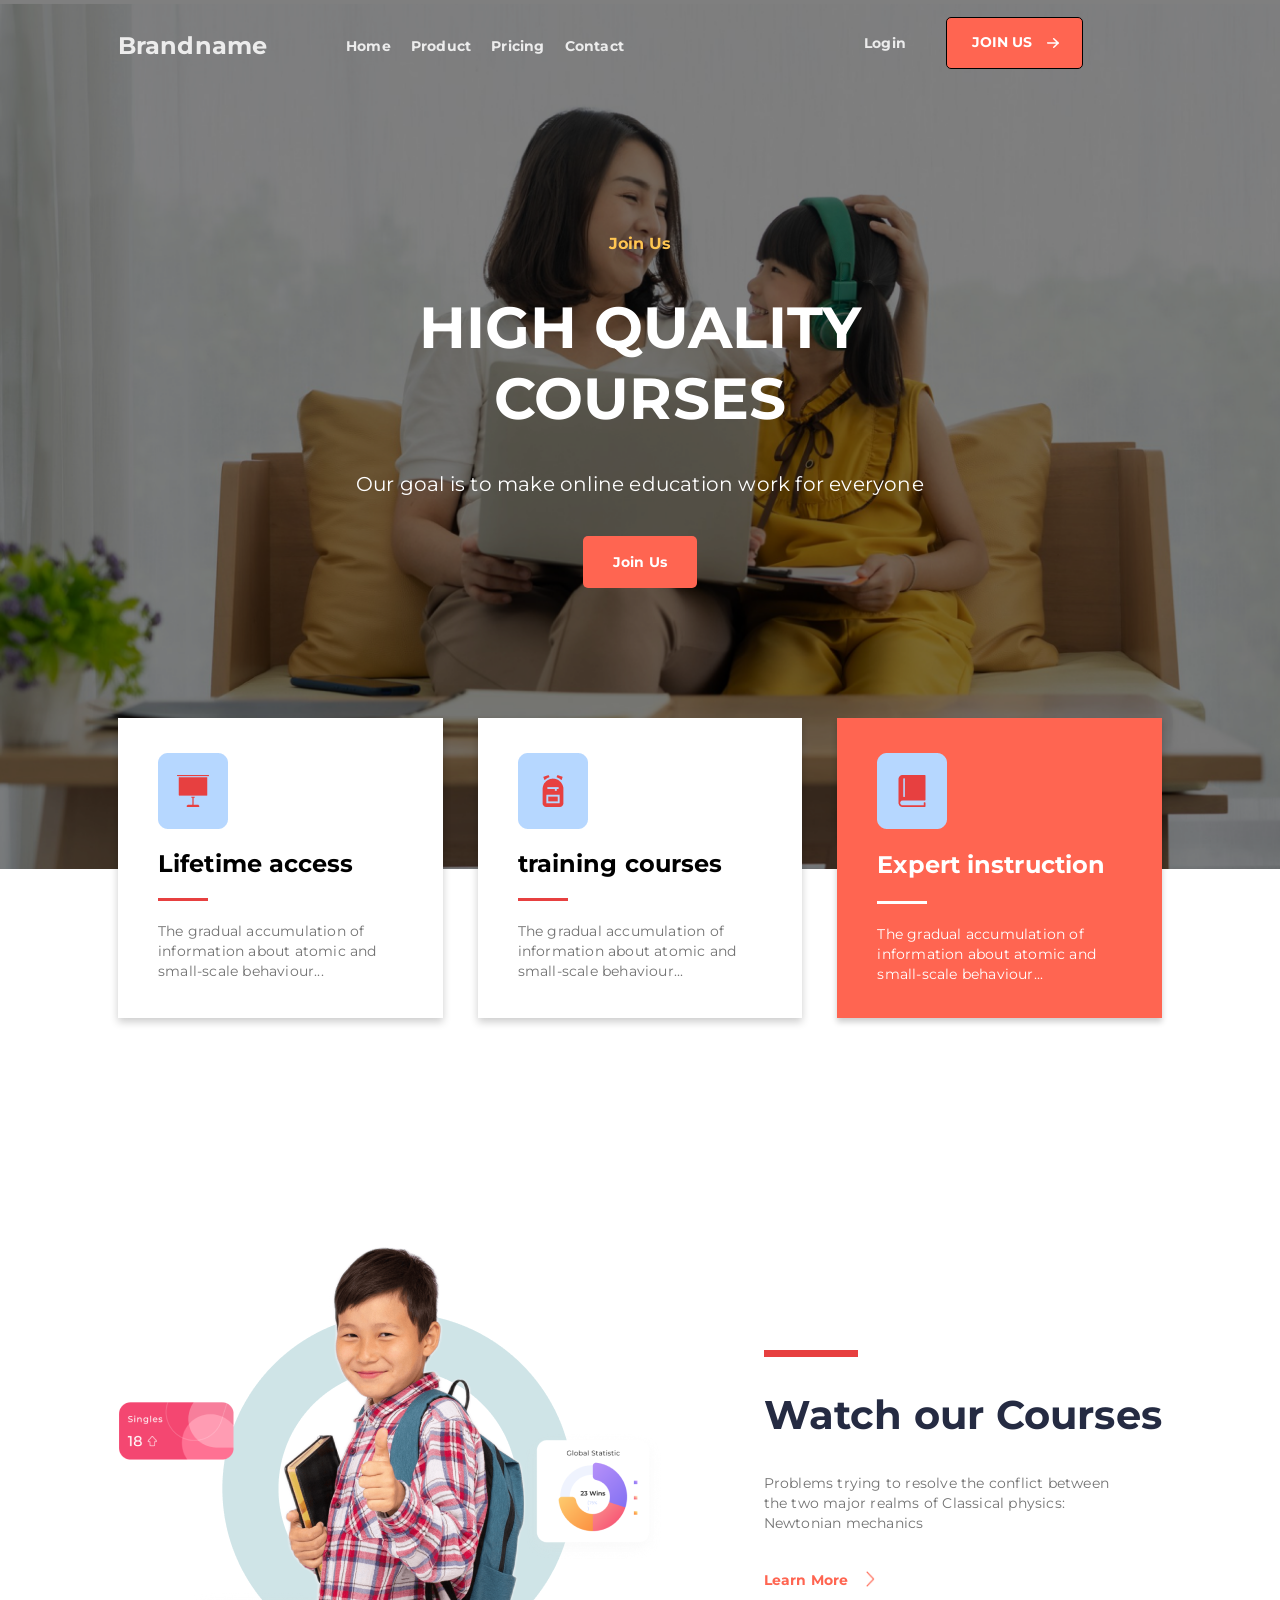
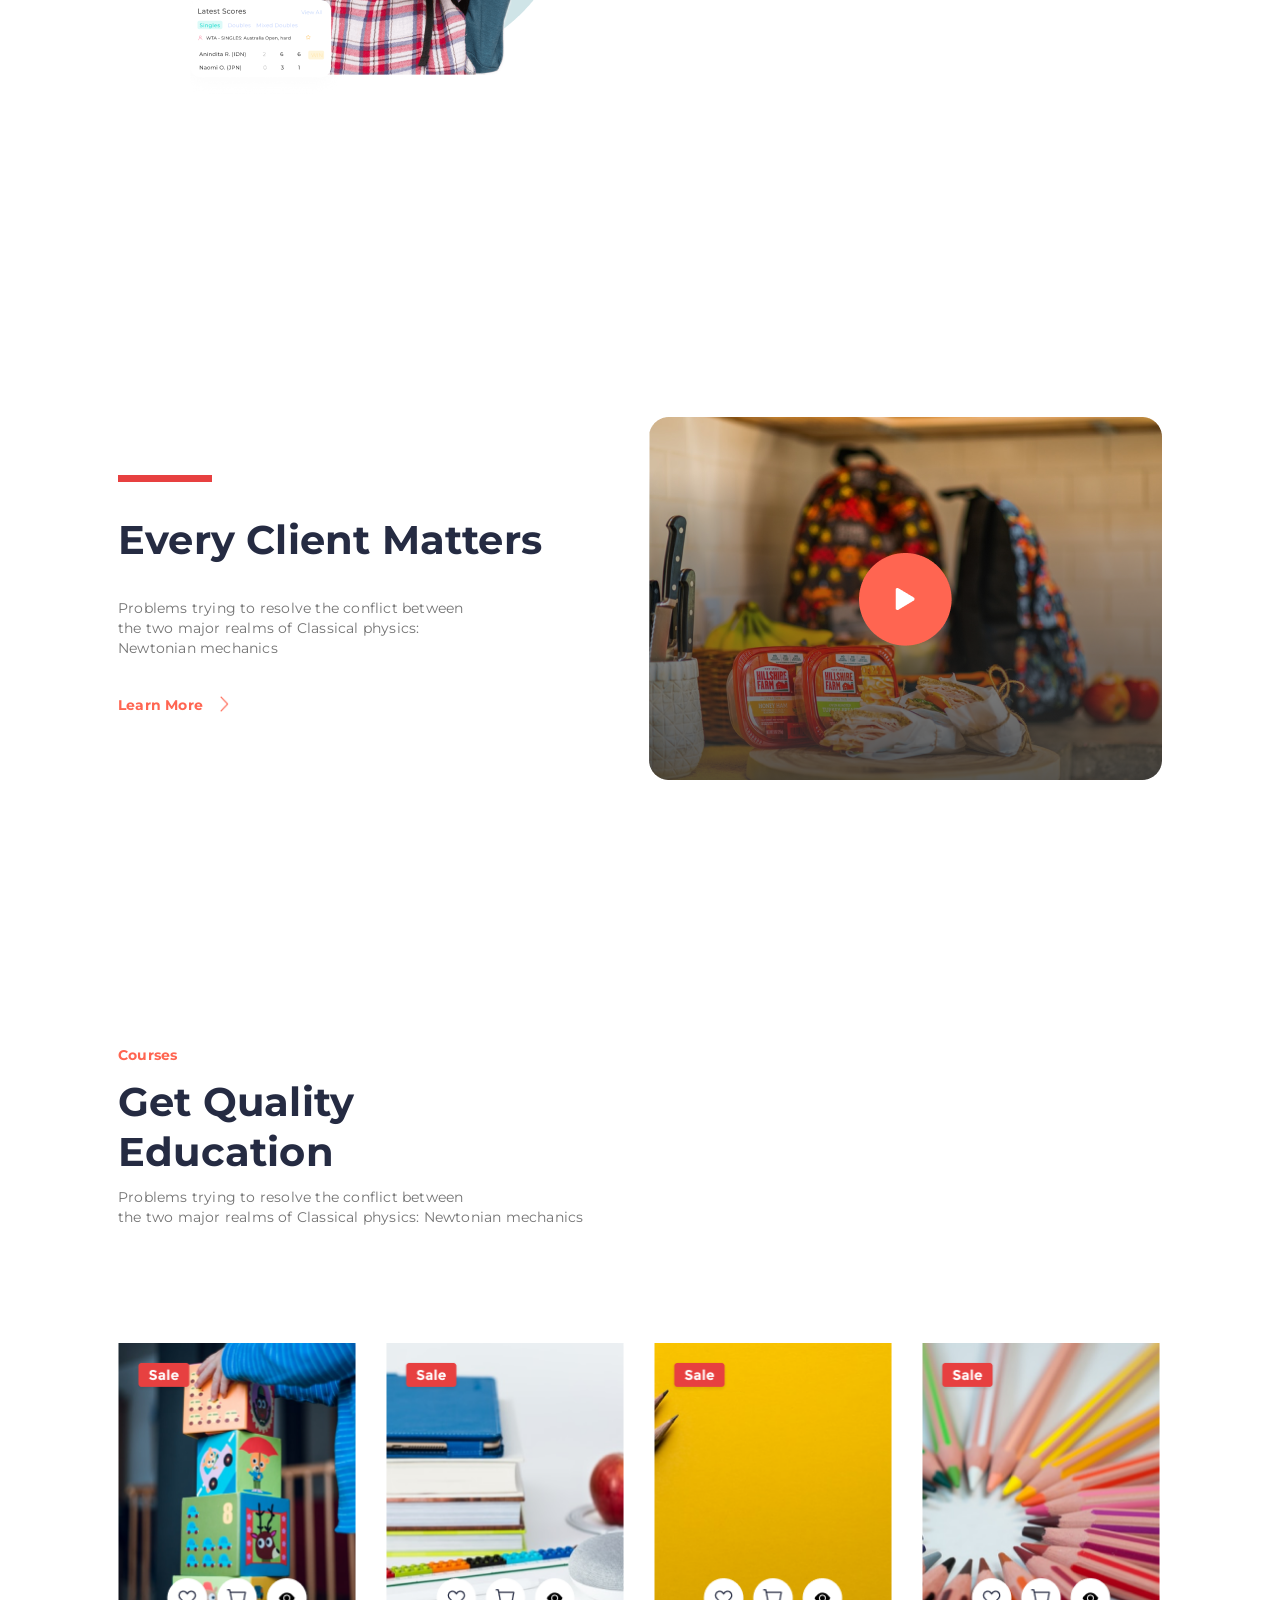
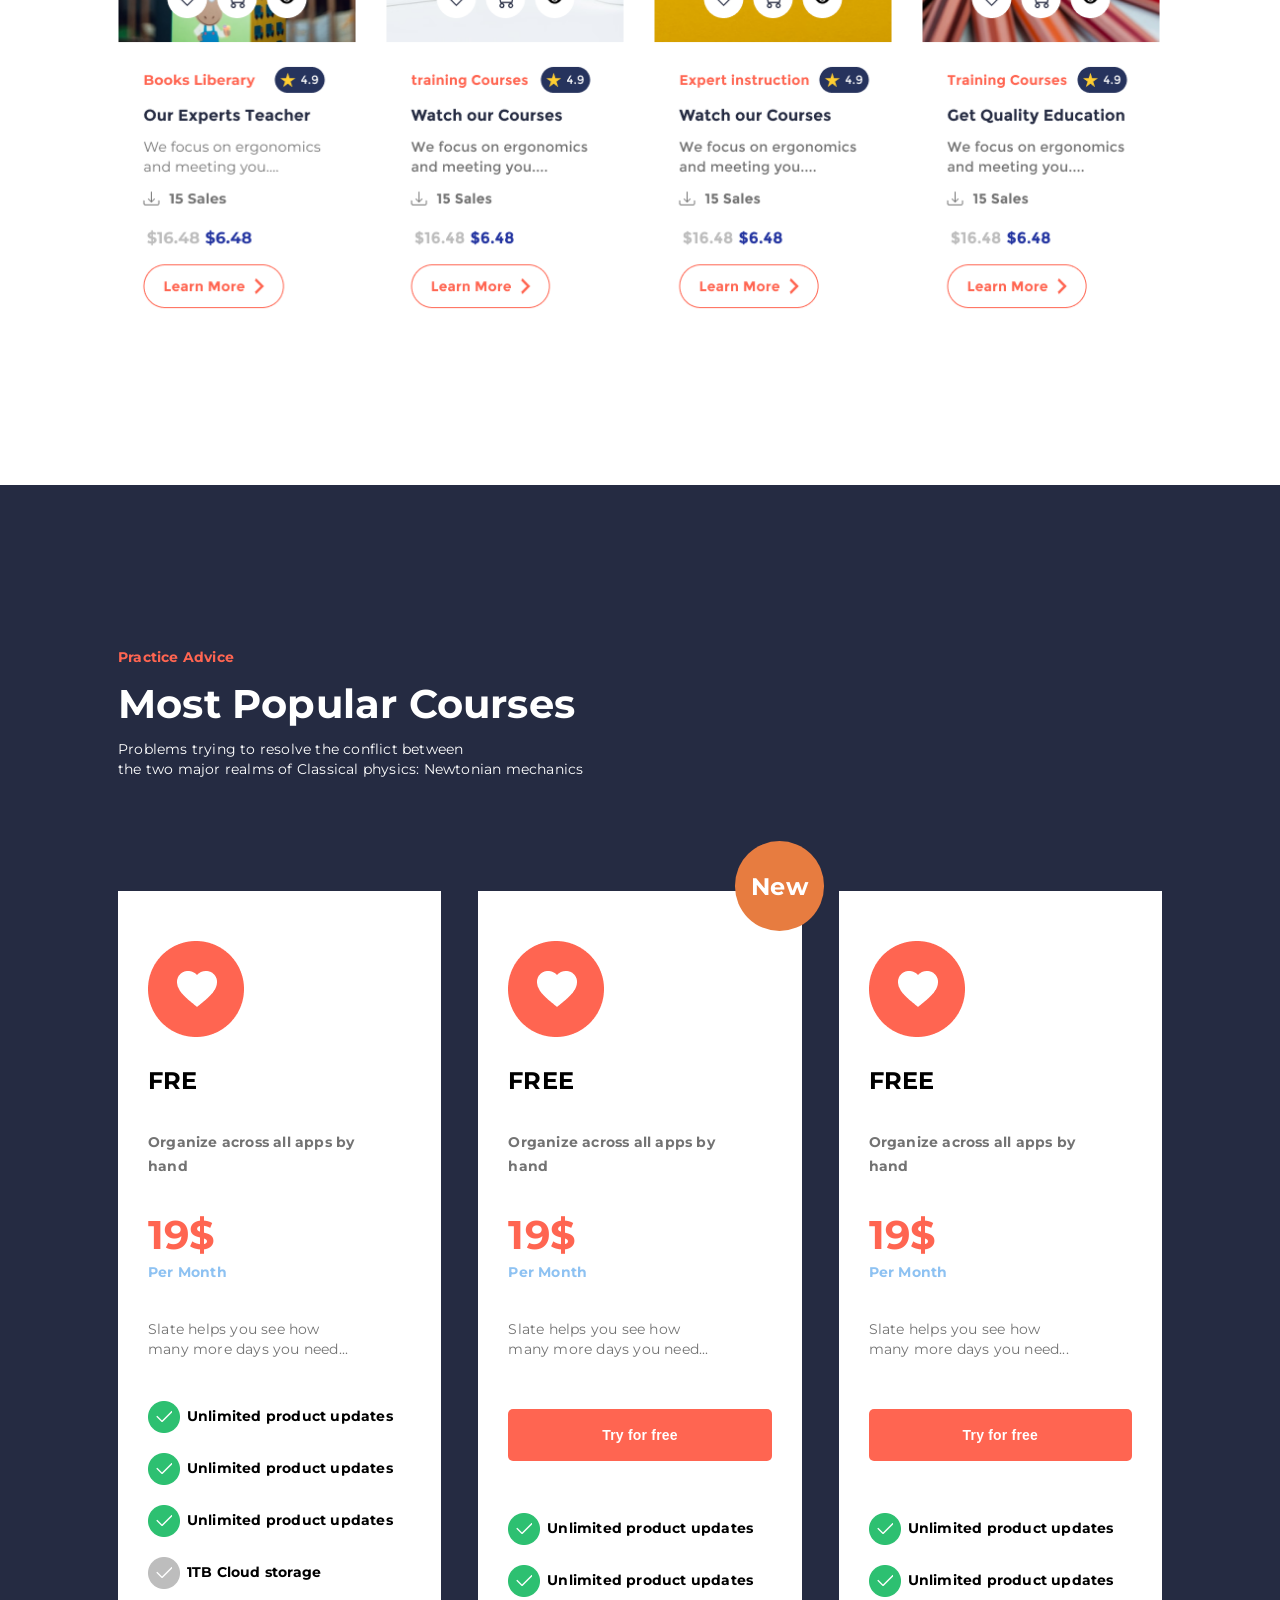
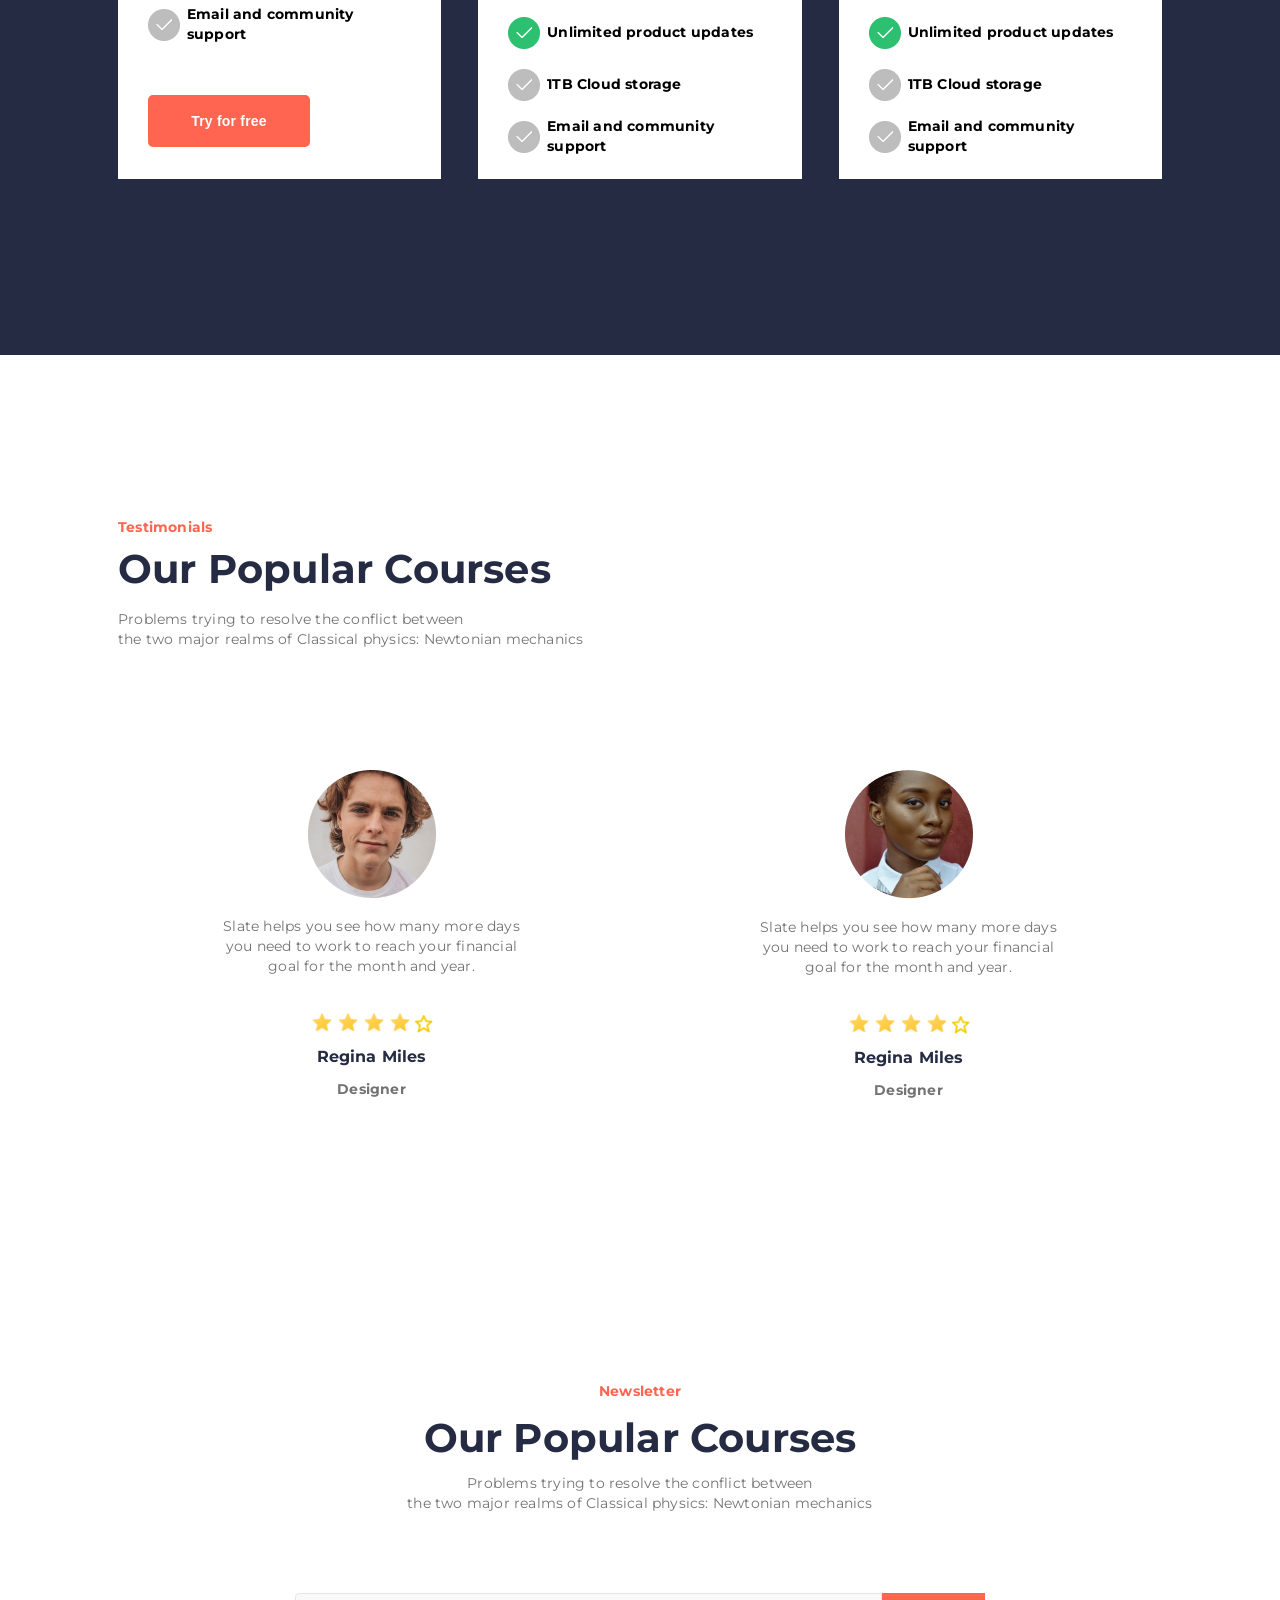
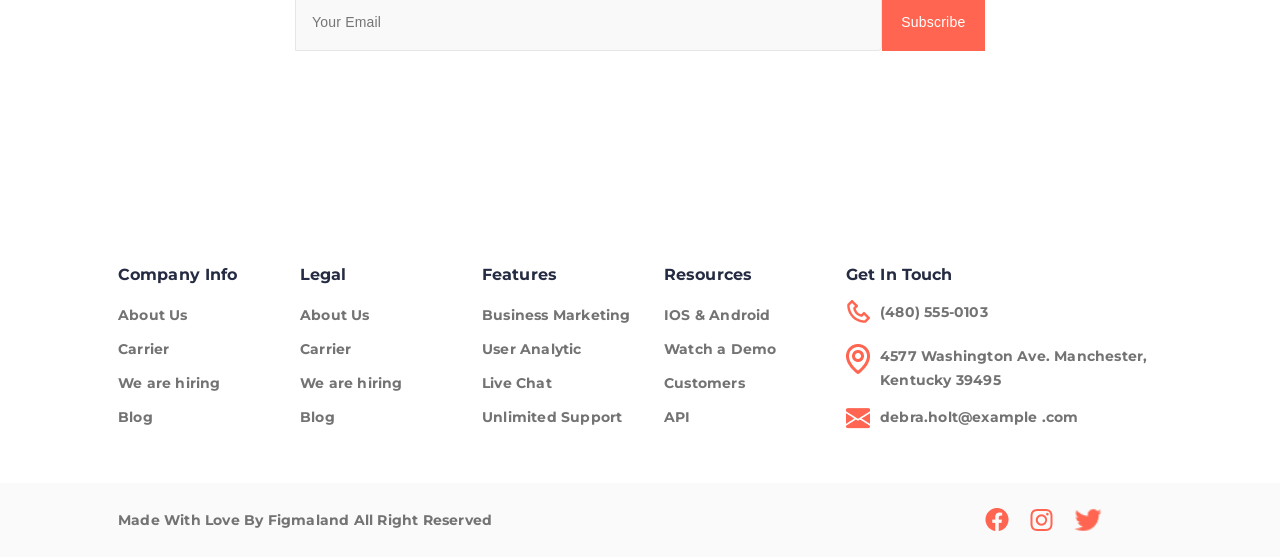
==== commit 8f25effc: "Do some changes in code." ====
--- a/schoolheart.html
+++ b/schoolheart.html
@@ -47,7 +47,7 @@
         </div>
 <!--        End of navigation bar-->
 
-        <div class="header-container">
+        <div class="hero-section">
 
             <div class="main-content">
                 <h5>Join Us</h5>
--- a/style.css
+++ b/style.css
@@ -120,16 +120,16 @@
     color: var(--white-color);
 }
 /*End of nav*/
-.header-container{
+.hero-section{
     max-width: 1044px;
     height: 1000px;
-    margin: 0 auto;
+    margin: 13px auto 0 auto;
     padding-top: 80px;
     padding-bottom: 80px;
 }
-.header-container .main-content {
+.hero-section .main-content {
     max-width: 700px;
-    height: 466px;
+    height: 454px;
     margin-left: 172px;
     margin-right: 172px;
     display: flex;
@@ -137,7 +137,7 @@
     justify-content: center;
     align-items: center;
 }
-.header-container .main-content h5{
+.hero-section .main-content h5{
     font-size: 16px;
     font-weight: 700;
     margin:0;
@@ -145,14 +145,14 @@
     text-align: left;
     color: var(--orange-color);
 }
-.header-container .main-content h1{
+.hero-section .main-content h1{
     font-size: 58px;
     font-weight: 700;
     letter-spacing: 0.20000000298023224px;
     text-align: center;
     color: var(--white-color);
 }
-.header-container .main-content h4{
+.hero-section .main-content h4{
     font-size: 20px;
     margin:0;
     font-weight: 400;
@@ -160,7 +160,7 @@
     text-align: center;
     color: var(--white-color);
 }
-.header-container .main-content .join-us-btn{
+.hero-section .main-content .join-us-btn{
     max-width: 133px;
     height: 52px;
     padding: 15px 30px;
@@ -175,16 +175,16 @@
     letter-spacing: 0.20000000298023224px;
     text-align: center;
 }
-/*End of header container*/
-.header-container .col-card{
-    max-width: 1044px;
-    height:300px;
+/*End of hero-section*/
+.hero-section .col-card{
+    max-width: 1044px;
+    height: 300px;
     display: flex;
     gap: 35px;
     margin-top: 80px;
     padding: 0;
 }
-.header-container .col-card .card-container{
+.hero-section .col-card .card-container{
     max-width: 328px;
     height: 300px;
     background-color: var(--white-color);
@@ -192,28 +192,28 @@
     padding: 35px 40px;
     box-shadow: 0 4px 8px 0 rgba(0, 0, 0, 0.2);
 }
-.header-container .col-card .card-container h3{
+.hero-section .col-card .card-container h3{
     font-size: 24px;
     font-weight: 700;
     letter-spacing: 0.1px;
-    margin: 18px 0;
-}
-.header-container .col-card .card-container .bold-line{
+    margin: 16px 0;
+}
+.hero-section .col-card .card-container .bold-line{
     width: 50px;
-    height: 2px;
+    height: 3px;
     background-color: var(--dark-color);
     border: none;
     padding-left: 0;
-    margin: 18px 0;
-}
-.header-container .col-card .card-container p {
+    margin: 20px 0;
+}
+.hero-section .col-card .card-container p {
     font-size: 14px;
     font-weight: 400;
     letter-spacing: 0.2px;
     margin: 18px 0;
     color: var(--light-gray-color);
 }
-.header-container .col-card .card-container2{
+.hero-section .col-card .card-container2{
     max-width: 328px;
     height: 300px;
     background-color: var(--light-color);
@@ -221,30 +221,30 @@
     padding: 35px 40px;
     box-shadow: 0 4px 6px 0 rgba(0, 0, 0, 0.2);
 }
-.header-container .col-card .card-container2 h3{
+.hero-section .col-card .card-container2 h3{
     font-size: 24px;
     font-weight: 700;
     line-height: 32px;
     letter-spacing: 0.10000000149011612px;
-    margin: 18px 0;
-}
-.header-container .col-card .card-container2 .bold-line{
+    margin: 16px 0;
+}
+.hero-section .col-card .card-container2 .bold-line{
     width: 50px;
-    height: 2px;
+    height: 3px;
     background-color: var(--white-color);
     border: none;
     padding-left: 0;
+    margin: 20px 0;
+}
+.hero-section .col-card .card-container2 p {
+    font-size: 14px;
+    font-weight: 400;
+    line-height: 20px;
+    letter-spacing: 0.20000000298023224px;
     margin: 18px 0;
-}
-.header-container .col-card .card-container2 p {
-    font-size: 14px;
-    font-weight: 400;
-    line-height: 20px;
-    letter-spacing: 0.20000000298023224px;
-    margin: 18px 0;
-    color: var(--white-color);
-}
-/*End of header section*/
+    color: var(--white-color);
+}
+/*End of hero-section*/
 
 .courses-container{
     max-width: 100%;
@@ -882,11 +882,11 @@
 
 footer{
     max-width: 100%;
+    height: 272px;
+}
+.footer-container{
+    max-width: 1044px;
     height: 270px;
-}
-.footer-container{
-    max-width: 1044px;
-    height: 272px;
     display: flex;
     margin: 0 auto;
     padding: 50px 0;
@@ -905,6 +905,7 @@
     text-align: left;
     color: #252B42;
     padding-right: 30px;
+    margin:0;
 }
 .main-footer .main-title ul{
     width: 152px;
@@ -913,6 +914,7 @@
     padding-left: 0;
     list-style: none;
     text-decoration: none;
+    gap: 10px;
 }
 .main-footer li a{
     font-size: 14px;
@@ -932,7 +934,7 @@
     font-weight: 700;
     line-height: 24px;
     letter-spacing: 0.20000000298023224px;
-    margin: 0;
+    margin: 13px 0 0 0;
 }
 .main-title p a{
     text-decoration: none;
